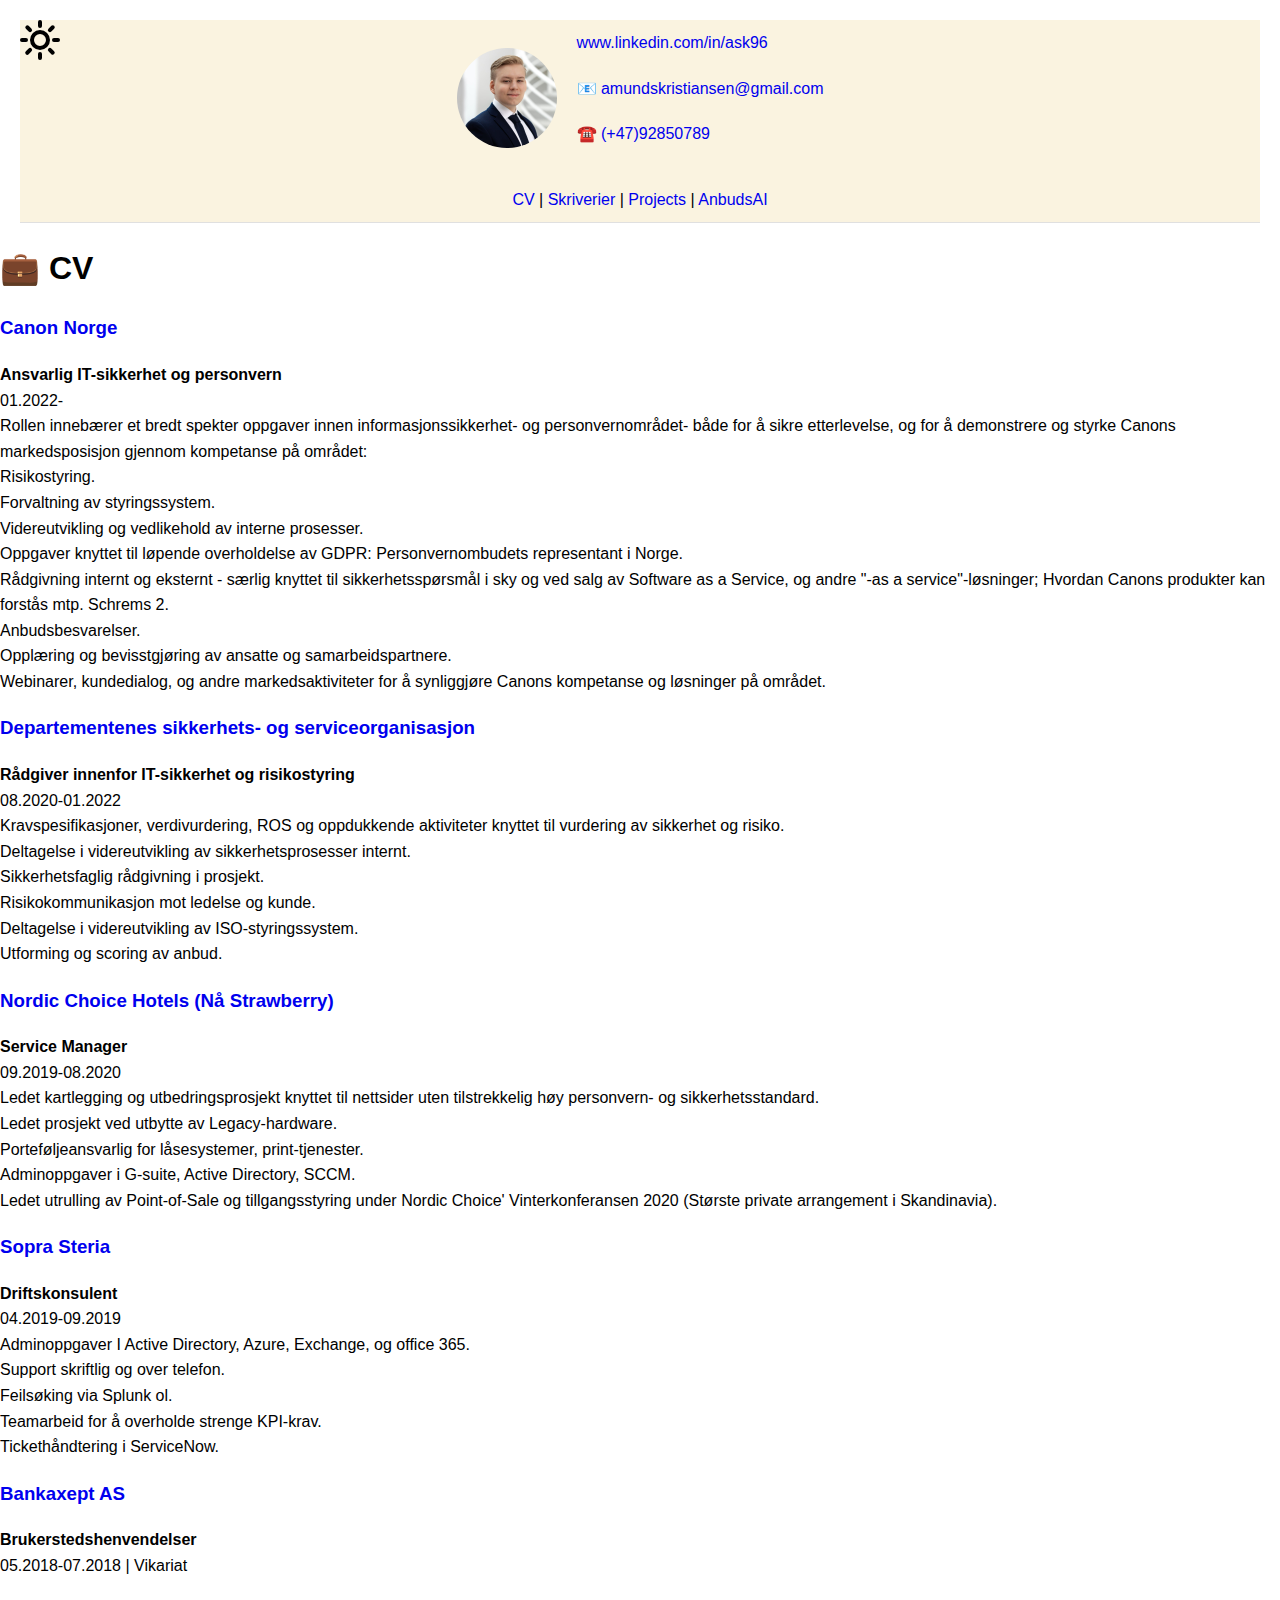
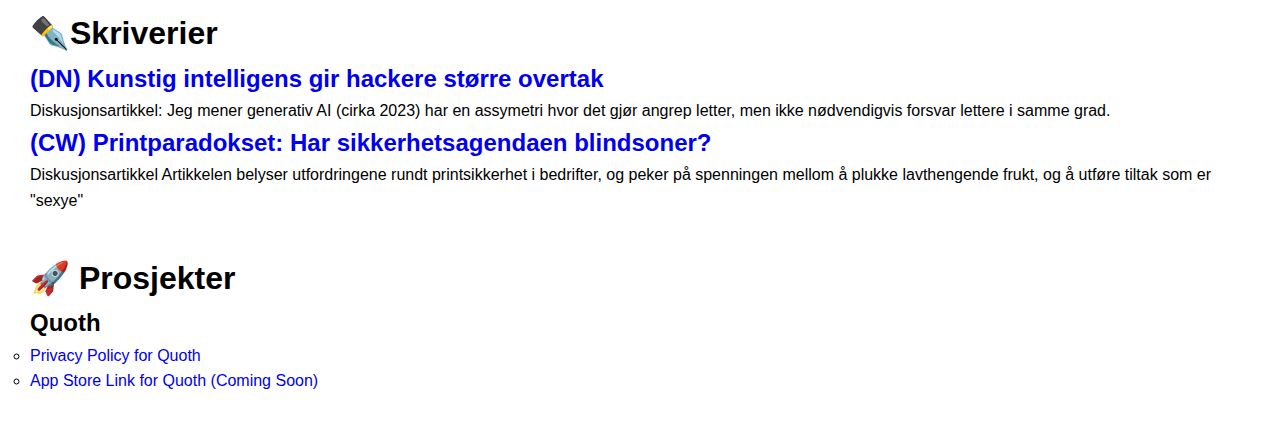
==== index.html @ feff5268 "fikser og fikser" ====
<!DOCTYPE html>
<html lang="en">

<head>
    <meta charset="UTF-8">
    <meta name="viewport" content="width=device-width, initial-scale=1.0">
    <link rel="stylesheet" href="styles.css">
    <title>Amund's hjemmeside</title>
    <style>
        :root {
            --background-color: #FFF;
            --text-color: #000;
            --link-color: #0000EE;
            --hover-link-color: #551A8B;
        }

        body.dark-mode {
            --background-color: #121212;
            --text-color: #FFF;
            --link-color: #BB86FC;
            --hover-link-color: #3700B3;
        }

        body {
            background-color: var(--background-color);
            color: var(--text-color);
            font-family: Arial, sans-serif;
            margin: 0;
            padding: 0;
        }

        a {
            color: var(--link-color);
            text-decoration: none;
        }

        a:hover {
            color: var(--hover-link-color);
        }

        header, section, footer {
            margin: 20px;
            padding: 10px;
        }

        /* Existing CSS */
        aside {
            margin-bottom: 20px;
        }

        .header {
            display: flex;
            align-items: center;
            justify-content: space-between;
            padding: 20px;
            background-color: #bebebe; /* Light gray background */
        }
        aside {
            margin-bottom: 20px;
        }
                .header {

            display: flex;
            align-items: center;
            justify-content: space-between;
            padding: 20px;
            background-color: #bebebe; /* Light gray background */
        }

        .header img {
            border-radius: 50%; /* Makes the image circular */
            width: 150px;
            height: 150px;
            margin-right: 20px;
        }

        .contact-details {
            display: flex;
            flex-direction: column;
            align-items: flex-end;
        }
    </style>
</head>

<body>
    <button id="modeToggle">
        <!-- Sun Icon -->
        <svg width="24" height="24" viewBox="-2 -2 24 24" xmlns="http://www.w3.org/2000/svg"
            preserveAspectRatio="xMinYMin" class="jam jam-sun">
            <path
                d="M10 13a3 3 0 1 0 0-6 3 3 0 0 0 0 6zm0 2a5 5 0 1 1 0-10 5 5 0 0 1 0 10zm0-15a1 1 0 0 1 1 1v2a1 1 0 0 1-2 0V1a1 1 0 0 1 1-1zm0 16a1 1 0 0 1 1 1v2a1 1 0 0 1-2 0v-2a1 1 0 0 1 1-1zM1 9h2a1 1 0 1 1 0 2H1a1 1 0 0 1 0-2zm16 0h2a1 1 0 0 1 0 2h-2a1 1 0 0 1 0-2zm.071-6.071a1 1 0 0 1 0 1.414l-1.414 1.414a1 1 0 1 1-1.414-1.414l1.414-1.414a1 1 0 0 1 1.414 0zM5.757 14.243a1 1 0 0 1 0 1.414L4.343 17.07a1 1 0 1 1-1.414-1.414l1.414-1.414a1 1 0 0 1 1.414 0zM4.343 2.929l1.414 1.414a1 1 0 0 1-1.414 1.414L2.93 4.343A1 1 0 0 1 4.343 2.93zm11.314 11.314 1.414 1.414a1 1 0 0 1-1.414 1.414l-1.414-1.414a1 1 0 1 1 1.414-1.414z"
                fill="var(--text-color)" />
        </svg>

        <!-- Moon Icon -->
        <svg width="24" height="24" viewBox="0 0 36 36" xmlns="http://www.w3.org/2000/svg">
            <path
                d="M29.2 26.72a12.07 12.07 0 0 1-6.3-22.28A13.68 13.68 0 0 0 19.49 4a14 14 0 0 0 0 28 13.82 13.82 0 0 0 10.9-5.34 11.71 11.71 0 0 1-1.19.06Z"
                fill="var(--text-color)" />
        </svg>
    </button>

    <header>
        <div style="display: flex; align-items: center;">
            <img src="profilepic.jpg" alt="Amund Strandå Kristiansen">
            <div style="margin-left: 20px;">
                <aside>
                    <a href="https://www.linkedin.com/in/ask96/">
                        www.linkedin.com/in/ask96
                    </a>
                </aside>
                <aside>
                    📧 <a href="mailto:amundskristiansen@gmail.com">amundskristiansen@gmail.com</a>
                </aside>
                <aside>
                    ☎️ <a href="tel:+4792850789">(+47)92850789</a>
                </aside>
            </div>
        </div>
        <nav>
            <nav>
                <a href="#cv-section">CV</a> | 
                <a href="#skriverier-section">Skriverier</a> | 
                <a href="#prosjekter">Projects</a> |
                <a href="anbudsai.html">AnbudsAI</a> <!-- This is the new link to the Anbud page -->
            </nav>
    </header>
    <!-- CV Section -->
    <h1>💼 CV</h1>


    <!-- Work Experience -->

    <!-- Canon Norge -->
    <h3><a href="https://www.canon.no/" target="_blank">Canon Norge</a></h3>
    <p><strong>Ansvarlig IT-sikkerhet og personvern</strong></p>
    <p>01.2022-</p>
    <p>Rollen innebærer et bredt spekter oppgaver innen informasjonssikkerhet- og personvernområdet- både for å sikre etterlevelse, og for å demonstrere og styrke Canons markedsposisjon gjennom kompetanse på området:</p>
    <ul>
        <li>Risikostyring.</li>
        <li>Forvaltning av styringssystem.</li>
        <li>Videreutvikling og vedlikehold av interne prosesser.</li>
        <li>Oppgaver knyttet til løpende overholdelse av GDPR: Personvernombudets representant i Norge.</li>
        <li>Rådgivning internt og eksternt - særlig knyttet til sikkerhetsspørsmål i sky og ved salg av Software as a Service, og andre "-as a service"-løsninger; Hvordan Canons produkter kan forstås mtp. Schrems 2.</li>
        <li>Anbudsbesvarelser.</li>
        <li>Opplæring og bevisstgjøring av ansatte og samarbeidspartnere.</li>
        <li>Webinarer, kundedialog, og andre markedsaktiviteter for å synliggjøre Canons kompetanse og løsninger på området.</li>
    </ul>

    <!-- DSS- Departementenes sikkerhets- og servicetjeneste -->
    <h3><a href="https://www.dss.dep.no/" target="_blank">Departementenes sikkerhets- og serviceorganisasjon</a></h3>
    <p><strong>Rådgiver innenfor IT-sikkerhet og risikostyring</strong></p>
    <p>08.2020-01.2022</p>
    <ul>
        <li>Kravspesifikasjoner, verdivurdering, ROS og oppdukkende aktiviteter knyttet til vurdering av sikkerhet og risiko.</li>
        <li>Deltagelse i videreutvikling av sikkerhetsprosesser internt.</li>
        <li>Sikkerhetsfaglig rådgivning i prosjekt.</li>
        <li>Risikokommunikasjon mot ledelse og kunde.</li>
        <li>Deltagelse i videreutvikling av ISO-styringssystem.</li>
        <li>Utforming og scoring av anbud.</li>
    </ul>

    <!-- Nordic Choice Hotels -->
    <h3><a href="https://www.strawberry.no/" target="_blank">Nordic Choice Hotels (Nå Strawberry)</a></h3>    <p><strong>Service Manager</strong></p>
    <p>09.2019-08.2020</p>
    <ul>
        <li>Ledet kartlegging og utbedringsprosjekt knyttet til nettsider uten tilstrekkelig høy personvern- og sikkerhetsstandard.</li>
        <li>Ledet prosjekt ved utbytte av Legacy-hardware.</li>
        <li>Porteføljeansvarlig for låsesystemer, print-tjenester.</li>
        <li>Adminoppgaver i G-suite, Active Directory, SCCM.</li>
        <li>Ledet utrulling av Point-of-Sale og tillgangsstyring under Nordic Choice' Vinterkonferansen 2020 (Største private arrangement i Skandinavia).</li>
    </ul>

    <!-- Sopra Steria -->
    <h3><a href="https://www.soprasteria.com/" target="_blank">Sopra Steria</a></h3>    <p><strong>Driftskonsulent</strong></p>
    <p>04.2019-09.2019</p>
    <ul>
        <li>Adminoppgaver I Active Directory, Azure, Exchange, og office 365.</li>
        <li>Support skriftlig og over telefon.</li>
        <li>Feilsøking via Splunk ol.</li>
        <li>Teamarbeid for å overholde strenge KPI-krav.</li>
        <li>Tickethåndtering i ServiceNow.</li>
    </ul>

    <!-- Bankaxept AS -->
    <h3><a href="https://www.bankaxept.no/" target="_blank">Bankaxept AS</a></h3>    <p><strong>Brukerstedshenvendelser</strong></p>
    <p>05.2018-07.2018 | Vikariat</p>
    <ul>
       
    <section id="skriverier-section">
        <h1>✒️Skriverier</h1>
        <!-- Article 1 -->
        <article>
            <h2><a href="https://www.dn.no/innlegg/kunstig-intelligens/ai/ki/kunstig-intelligens-gir-hackere-storre-overtak/2-1-1441534" target="">(DN) Kunstig intelligens gir hackere større overtak</a></h2>
            <p>Diskusjonsartikkel: Jeg mener generativ AI (cirka 2023) har en assymetri hvor det gjør angrep letter, men ikke nødvendigvis forsvar lettere i samme grad.</p>
        </article>
        
        <!-- Article 2 -->
        <article>
            <h2><a href="https://www.cw.no/debatt/printparadokset-har-sikkerhetsagendaen-blindsoner/2115338" target="_blank">(CW) Printparadokset: Har sikkerhetsagendaen blindsoner?</a></h2>
            <p>Diskusjonsartikkel Artikkelen belyser utfordringene rundt printsikkerhet i bedrifter, og peker på spenningen mellom å plukke lavthengende frukt, og å utføre tiltak som er "sexye"</p>
        </article>
    </section>

    <section id="projects-section">
        <h1>🚀 Prosjekter</h1>
        <div>
            <h2>Quoth</h2>
            <ul>
                <li><a href="privacycpolicyquoth.html">Privacy Policy for Quoth</a></li>
                <!-- Placeholder for the second link -->
                <li><a href="#" id="app-store-link">App Store Link for Quoth (Coming Soon)</a></li>
            </ul>
        </div>
        <!-- Additional content for the projects section can go here -->
    </section>

    <script>
        const modeToggle = document.getElementById('modeToggle');
        const body = document.body;

        modeToggle.addEventListener('click', function() {
            body.classList.toggle('dark-mode');
        });
    </script>
---- styles.css ----
/* styles.css */

/* Default light mode styles */
body {
    font-family: Arial, sans-serif;
    background-color: rgb(255, 255, 255);
    color: black;
    margin: 0;
    padding: 0;
}

a {
    color: blue;
    text-decoration: none;
}

a:hover {
    text-decoration: underline;
}

header {
    display: flex;
    justify-content: space-between;
    align-items: center;
    padding: 20px;
    border-bottom: 1px solid #e0e0e0;
}

header img {
    border-radius: 50%;
    width: 100px;
    height: 100px;
}

body,
h1,
h2,
p,
ul,
li {
    margin: 0;
    padding: 0;
}

:root {
    /* Font sizing */
    font-size: 16px;
    /* Base size. Can adjust for responsiveness using media queries if needed. */

    /* Light mode colors */
    --background-color: #FAF3E0;
    --text-color: #000;
    --link-color: #3498db;
    --link-hover-color: #2980b9;
    --box-background-color: #FAF3E0;
    --header-background-color: #FAF3E0;
    --svg-fill-color: #FFF;
    --svg-stroke-color: #000;
}

body.dark-mode {
    /* Dark mode colors */
    --background-color: #1E2A38;
    --text-color: #FAF3E0;
    --link-color: #57A0D3;
    --link-hover-color: #3F8ABF;
    --box-background-color: #293D50;
    --header-background-color: #1E2A38;
    --svg-fill-color: var(--background-color);
    --svg-stroke-color: var(--text-color);
}

#svgBackground {
    fill: var(--background-color);
}

body {
    font-family: 'Arial', sans-serif;
    color: var(--text-color);
    line-height: 1.6;
    background-color: var(--background-color);
    padding-top: 3rem;
    /* Use rem for padding */

}

header {
    padding: 0rem 0;
    /* Scaled padding */
    display: flex;
    flex-direction: column;
    justify-content: center;
    align-items: center;
    background-color: var(--header-background-color);
    gap: 1.25rem;
}

header h1 {
    font-size: 4rem;    
    justify-content: center;
    align-items: center;
}

header svg {
    width: 100%;
    /* Scaled width */
    height: auto;
}

#logoSvg {
    min-width: 20px;
    max-width: 500px;
    display: flex;
    justify-content: center;
    align-items: center;
    width: 100%;
    /* Ensures the div takes the full width of its parent */
}


#modeToggle {
    position: fixed;
    top: 1rem;
    /* Offset from the top of the screen */
    left: 1rem;
    /* Offset from the left side of the screen */
    background: none;
    /* Remove any default background */
    border: none;
    /* Remove any default borders */
    cursor: pointer;
    /* Indicate interactivity */
    z-index: 1000;
    /* Ensure it's above other elements */
}

#modeToggle {
    background-color: transparent;
    border: none;
    cursor: pointer;
    padding: 0;
}

#modeToggle svg {
    display: none;
    /* By default, hide all SVGs within the toggle button */
    width: 3rem;
    height: 3rem;
    fill: var(--text-color) !important;
    stroke: none !important;
}

#modeToggle svg.jam-sun {
    display: inline-block;
    /* Show only the sun SVG by default */
    width: 3rem;
    height: 3rem;
    fill: var(--text-color) !important;
    stroke: none !important;
}

#langToggle {
    position: fixed;
    top: 0.5rem;
    /* Offset from the top of the screen */
    right: 1.3rem;
    /* Offset from the right side of the screen */
    background: none;
    /* Remove any default background */
    border: none;
    /* Remove any default borders */
    cursor: pointer;
    /* Indicate interactivity */
    z-index: 1000;
    /* Ensure it's above other elements */
    display: flex;
    /* Arrange child elements horizontally */
    gap: 0rem;
    /* Gap between the icons */
}

#langToggle .lang-icon {
    font-size: 2.2rem;
    /* Adjust this as needed for size */
    font-weight: bold;
    /* Makes the text bold */
    color: var(--text-color);
}

#enIcon {
    display: none;
    /* Hide it by default */
}
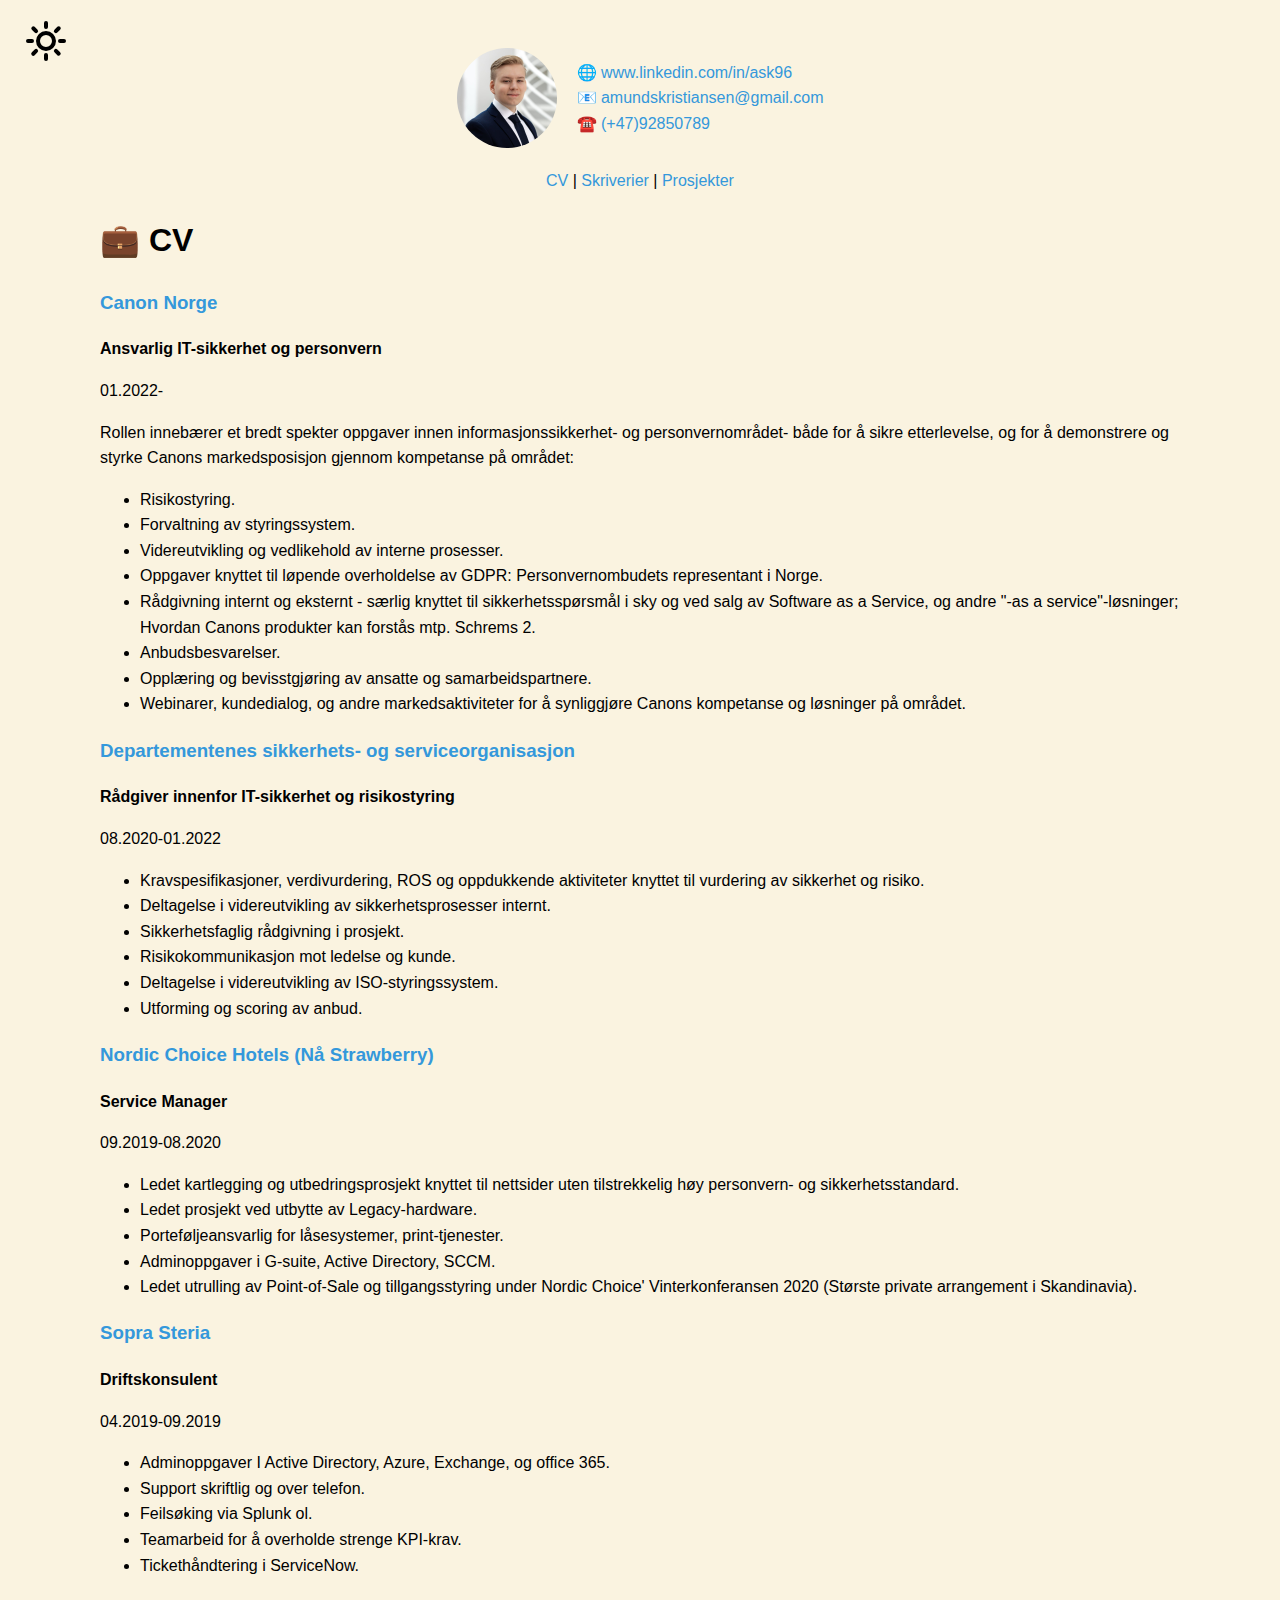
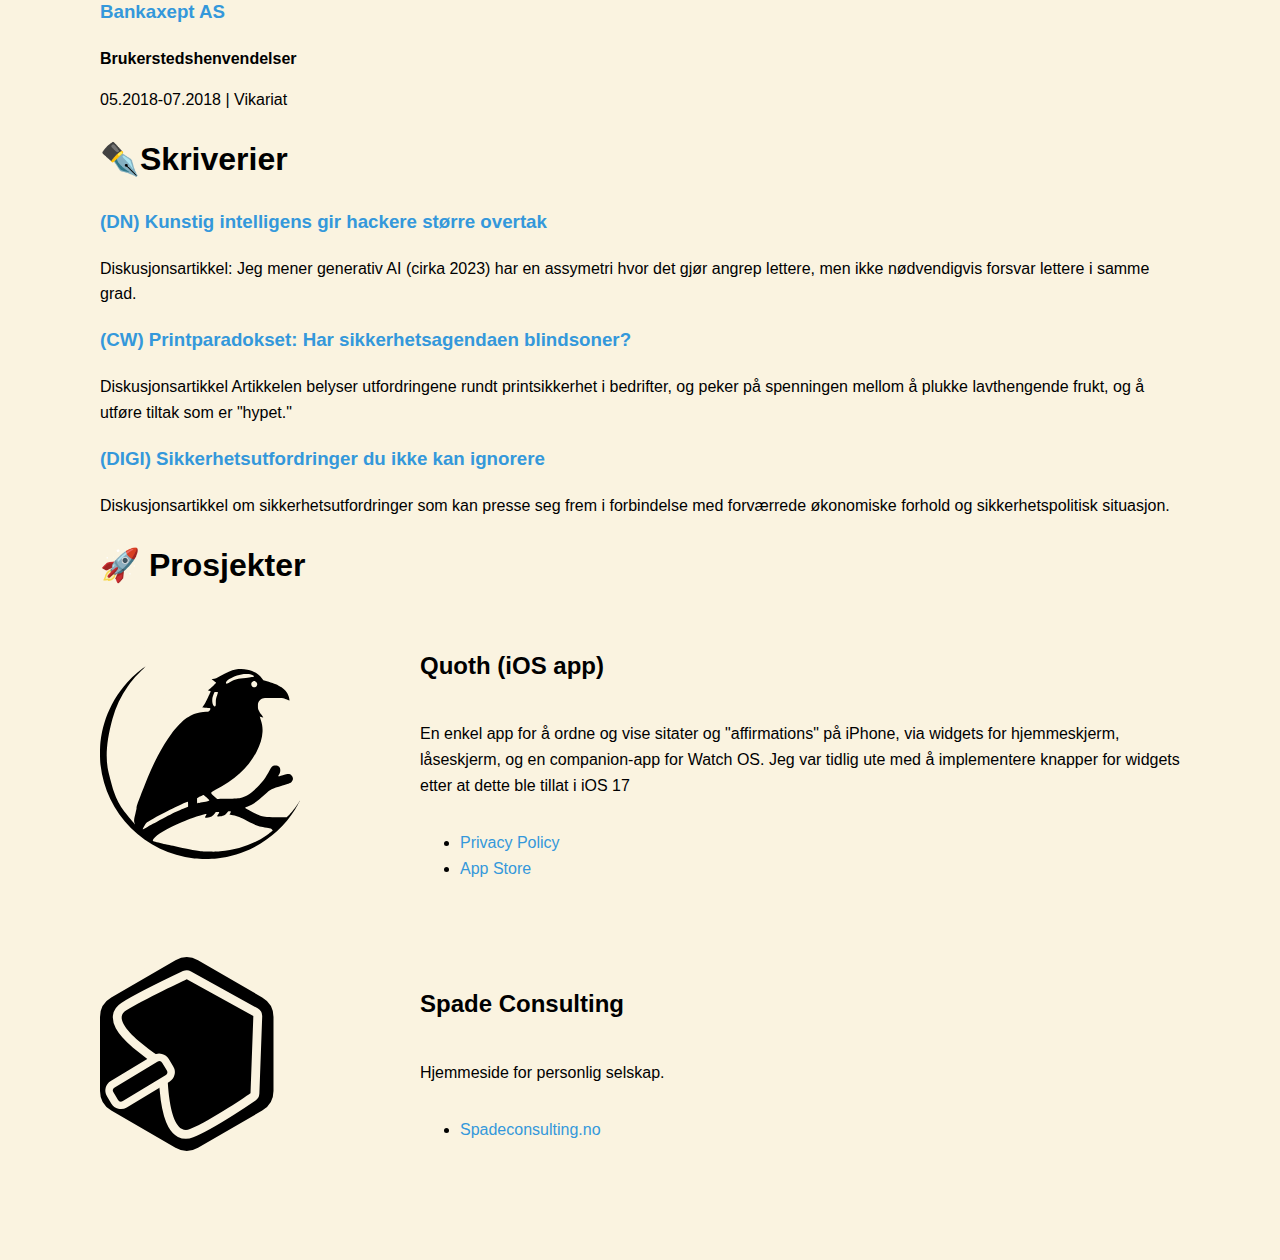
==== commit 3118ec7c: "fiksre og fikser" ====
--- a/index.html
+++ b/index.html
@@ -7,78 +7,7 @@
     <link rel="stylesheet" href="styles.css">
     <title>Amund's hjemmeside</title>
     <style>
-        :root {
-            --background-color: #FFF;
-            --text-color: #000;
-            --link-color: #0000EE;
-            --hover-link-color: #551A8B;
-        }
 
-        body.dark-mode {
-            --background-color: #121212;
-            --text-color: #FFF;
-            --link-color: #BB86FC;
-            --hover-link-color: #3700B3;
-        }
-
-        body {
-            background-color: var(--background-color);
-            color: var(--text-color);
-            font-family: Arial, sans-serif;
-            margin: 0;
-            padding: 0;
-        }
-
-        a {
-            color: var(--link-color);
-            text-decoration: none;
-        }
-
-        a:hover {
-            color: var(--hover-link-color);
-        }
-
-        header, section, footer {
-            margin: 20px;
-            padding: 10px;
-        }
-
-        /* Existing CSS */
-        aside {
-            margin-bottom: 20px;
-        }
-
-        .header {
-            display: flex;
-            align-items: center;
-            justify-content: space-between;
-            padding: 20px;
-            background-color: #bebebe; /* Light gray background */
-        }
-        aside {
-            margin-bottom: 20px;
-        }
-                .header {
-
-            display: flex;
-            align-items: center;
-            justify-content: space-between;
-            padding: 20px;
-            background-color: #bebebe; /* Light gray background */
-        }
-
-        .header img {
-            border-radius: 50%; /* Makes the image circular */
-            width: 150px;
-            height: 150px;
-            margin-right: 20px;
-        }
-
-        .contact-details {
-            display: flex;
-            flex-direction: column;
-            align-items: flex-end;
-        }
     </style>
 </head>
 
@@ -105,7 +34,7 @@
             <img src="profilepic.jpg" alt="Amund Strandå Kristiansen">
             <div style="margin-left: 20px;">
                 <aside>
-                    <a href="https://www.linkedin.com/in/ask96/">
+                    🌐<a href="https://www.linkedin.com/in/ask96/">
                         www.linkedin.com/in/ask96
                     </a>
                 </aside>
@@ -121,10 +50,10 @@
             <nav>
                 <a href="#cv-section">CV</a> | 
                 <a href="#skriverier-section">Skriverier</a> | 
-                <a href="#prosjekter">Projects</a> |
-                <a href="anbudsai.html">AnbudsAI</a> <!-- This is the new link to the Anbud page -->
+                <a href="#projects-section">Prosjekter</a>
             </nav>
     </header>
+    <section id="CV">
     <!-- CV Section -->
     <h1>💼 CV</h1>
 
@@ -186,39 +115,71 @@
     <h3><a href="https://www.bankaxept.no/" target="_blank">Bankaxept AS</a></h3>    <p><strong>Brukerstedshenvendelser</strong></p>
     <p>05.2018-07.2018 | Vikariat</p>
     <ul>
-       
+    </section>
+
     <section id="skriverier-section">
         <h1>✒️Skriverier</h1>
-        <!-- Article 1 -->
         <article>
-            <h2><a href="https://www.dn.no/innlegg/kunstig-intelligens/ai/ki/kunstig-intelligens-gir-hackere-storre-overtak/2-1-1441534" target="">(DN) Kunstig intelligens gir hackere større overtak</a></h2>
-            <p>Diskusjonsartikkel: Jeg mener generativ AI (cirka 2023) har en assymetri hvor det gjør angrep letter, men ikke nødvendigvis forsvar lettere i samme grad.</p>
+            <h3><a href="https://www.dn.no/innlegg/kunstig-intelligens/ai/ki/kunstig-intelligens-gir-hackere-storre-overtak/2-1-1441534" target="">(DN) Kunstig intelligens gir hackere større overtak</a></h2>
+            <p>Diskusjonsartikkel: Jeg mener generativ AI (cirka 2023) har en assymetri hvor det gjør angrep lettere, men ikke nødvendigvis forsvar lettere i samme grad.</p>
         </article>
-        
-        <!-- Article 2 -->
+
         <article>
-            <h2><a href="https://www.cw.no/debatt/printparadokset-har-sikkerhetsagendaen-blindsoner/2115338" target="_blank">(CW) Printparadokset: Har sikkerhetsagendaen blindsoner?</a></h2>
-            <p>Diskusjonsartikkel Artikkelen belyser utfordringene rundt printsikkerhet i bedrifter, og peker på spenningen mellom å plukke lavthengende frukt, og å utføre tiltak som er "sexye"</p>
+            <h3><a href="https://www.cw.no/debatt/printparadokset-har-sikkerhetsagendaen-blindsoner/2115338" target="_blank">(CW) Printparadokset: Har sikkerhetsagendaen blindsoner?</a></h2>
+            <p>Diskusjonsartikkel Artikkelen belyser utfordringene rundt printsikkerhet i bedrifter, og peker på spenningen mellom å plukke lavthengende frukt, og å utføre tiltak som er "hypet."</p>
         </article>
     </section>
 
+        <article>
+            <h3><a href="https://www.digi.no/artikler/debatt-sikkerhetsutfordringer-du-ikke-kan-ignorere/538461" target="_blank">(DIGI) Sikkerhetsutfordringer du ikke kan ignorere
+            </a></h2>
+            <p>Diskusjonsartikkel om sikkerhetsutfordringer som kan presse seg frem i forbindelse med forværrede økonomiske forhold og sikkerhetspolitisk situasjon. </p>
+        </article>
+    </section>
+    
     <section id="projects-section">
-        <h1>🚀 Prosjekter</h1>
-        <div>
-            <h2>Quoth</h2>
+    <h1>🚀 Prosjekter</h1>
+
+    <div class="project">
+
+        <div class="project-logo" id="quothlogo">
+            <?xml version="1.0" encoding="utf-8"?>
+            <svg viewBox="130.7097 -278.251 266.7596 257.0553" width="200" height="257.0553" xmlns="http://www.w3.org/2000/svg">
+              <path d="M 188.231 -275.686 C 170.745 -262.824 156.264 -245.912 146.373 -226.772 C 138.339 -211.211 133.512 -195.244 131.318 -176.982 C 130.507 -170.129 130.507 -153.791 131.318 -146.939 C 135.301 -113.824 148.972 -85.232 171.859 -62.345 C 194.746 -39.458 223.338 -25.787 256.453 -21.804 C 263.305 -20.993 279.643 -20.993 286.496 -21.804 C 304.758 -23.998 320.725 -28.825 336.286 -36.859 C 358.633 -48.404 377.874 -66.193 391.073 -87.46 C 393.74 -91.747 397.757 -99.005 397.453 -99.005 C 397.386 -99.005 396.542 -97.756 395.596 -96.203 C 392.356 -90.937 385.503 -82.295 381.385 -78.278 L 379.697 -76.624 L 365.688 -76.827 C 350.43 -77.063 348.911 -77.232 343.78 -79.122 C 339.966 -80.54 323.965 -88.911 323.965 -89.485 C 323.965 -89.62 325.282 -90.228 326.936 -90.869 C 335.206 -94.11 341.012 -98.059 350.971 -107.275 C 357.756 -113.554 359.612 -114.465 374.094 -118.921 C 381.25 -121.081 384.288 -122.229 385.503 -123.107 C 386.651 -123.95 388.103 -126.786 388.103 -128.17 C 388.069 -130.736 385.537 -133.875 383.14 -134.314 C 381.52 -134.618 379.225 -134.179 373.419 -132.491 C 370.819 -131.714 368.591 -131.208 368.456 -131.343 C 368.321 -131.478 368.591 -132.187 369.098 -132.93 C 371.697 -136.744 371.899 -141.47 369.604 -144.002 C 367.916 -145.858 364.473 -146.432 361.941 -145.285 C 360.287 -144.542 359.14 -143.259 357.519 -140.255 C 350.903 -128.103 347.932 -124.018 340.439 -116.693 C 331.797 -108.22 325.214 -104.102 317.889 -102.549 C 314.986 -101.941 306.446 -101.435 297.804 -101.401 C 294.462 -101.367 290.682 -101.266 289.365 -101.165 L 287.002 -100.962 L 283.559 -104.034 C 279.981 -107.241 279.069 -108.254 279.069 -109.131 C 279.069 -110.043 280.757 -111.359 284.133 -113.013 C 310.125 -125.942 328.489 -142.82 339.392 -163.817 C 344.523 -173.741 347.089 -182.282 347.494 -190.822 C 347.73 -196.561 347.122 -200.679 345.063 -206.789 C 344.287 -209.152 343.747 -211.076 343.882 -211.076 C 344.017 -211.076 344.793 -210.772 345.603 -210.401 C 346.413 -210.029 347.426 -209.726 347.865 -209.726 C 348.743 -209.726 348.945 -209.354 345.063 -214.62 C 344.253 -215.734 343.072 -217.793 342.464 -219.177 C 341.451 -221.506 341.35 -222.013 341.35 -225.253 C 341.35 -229.27 341.687 -230.283 343.915 -232.815 C 344.827 -233.828 345.907 -234.57 347.19 -235.11 C 349.08 -235.853 349.384 -235.887 361.266 -235.887 C 374.195 -235.887 375.309 -235.785 379.157 -234.03 C 380.912 -233.254 383.073 -232.342 383.242 -232.342 C 383.613 -232.342 383.309 -234.773 382.668 -237.136 C 380.98 -243.381 375.714 -249.119 368.423 -252.596 C 365.418 -254.048 357.08 -256.951 351.072 -258.672 L 348.608 -259.381 L 346.278 -262.554 C 341.991 -268.327 335.814 -271.939 327.375 -273.626 C 322.919 -274.504 316.066 -274.538 311.644 -273.761 C 306.176 -272.782 299.121 -269.812 292.403 -265.694 C 287.002 -262.352 283.762 -261.035 280.96 -261.035 L 279.576 -261.001 L 280.96 -259.752 C 281.736 -259.077 283.053 -258.098 283.93 -257.592 C 284.774 -257.086 285.483 -256.444 285.483 -256.208 C 285.483 -255.634 279.542 -249.862 276.875 -247.836 C 275.863 -247.06 275.019 -246.25 275.019 -246.014 C 275.019 -245.575 276.031 -245.17 277.28 -245.17 C 277.685 -245.17 278.124 -245.001 278.259 -244.798 C 278.36 -244.596 277.652 -242.638 276.605 -240.478 C 275.559 -238.317 273.905 -234.807 272.892 -232.68 C 271.913 -230.553 270.225 -227.515 269.179 -225.962 C 268.099 -224.41 267.255 -223.059 267.255 -222.992 C 267.255 -222.958 268.672 -222.857 270.394 -222.857 C 272.082 -222.823 274.479 -222.722 275.694 -222.587 C 277.719 -222.384 277.888 -222.317 277.989 -221.54 C 278.09 -220.359 276.706 -218.063 275.694 -217.793 C 275.221 -217.658 273.635 -217.557 272.149 -217.523 C 267.457 -217.456 260.065 -216.004 256.115 -214.384 C 253.82 -213.439 248.722 -210.671 246.663 -209.287 C 240.79 -205.303 232.08 -196.358 226.038 -188.121 C 213.379 -170.872 202.206 -149.47 190.526 -120.102 C 181.041 -96.236 179.488 -91.848 179.488 -88.945 C 179.488 -88.27 178.813 -85.029 177.969 -81.789 C 176.011 -74.261 175.741 -71.392 176.754 -69.164 C 177.125 -68.252 177.463 -67.375 177.463 -67.172 C 177.463 -66.835 167.032 -79.291 163.116 -84.32 C 157.175 -91.916 152.685 -100.456 149.276 -110.65 C 146.474 -119.022 141.782 -136.947 140.871 -142.719 C 138.035 -160.576 140.128 -181.843 147.284 -207.936 C 152.854 -228.258 162.576 -246.385 176.72 -262.723 C 178.543 -264.85 182.762 -269.238 186.037 -272.445 C 189.311 -275.618 191.944 -278.251 191.877 -278.251 C 191.809 -278.251 190.155 -277.103 188.231 -275.686 Z M 332.101 -267.01 C 334.43 -266.234 336.523 -265.086 336.354 -264.647 C 336.118 -263.905 331.628 -263.061 325.147 -262.521 C 314.48 -261.643 310.193 -260.596 304.893 -257.558 C 303.61 -256.816 302.294 -256.006 302.024 -255.803 C 301.754 -255.6 301.112 -255.263 300.606 -255.027 C 299.863 -254.723 299.593 -254.757 299.154 -255.162 C 298.344 -255.972 298.547 -256.883 299.863 -258.335 C 303.07 -261.879 311.577 -265.727 319.375 -267.145 C 323.358 -267.888 329.603 -267.787 332.101 -267.01 Z M 337.974 -257.862 C 341.114 -256.546 341.282 -252.427 338.312 -250.571 C 335.51 -248.849 331.898 -251.651 332.54 -255.094 C 332.776 -256.309 333.788 -257.423 335.105 -257.963 C 336.286 -258.436 336.658 -258.402 337.974 -257.862 Z M 288.015 -243.448 C 288.15 -243.279 287.711 -241.625 287.036 -239.836 C 285.382 -235.245 285.112 -233.794 285.179 -229.439 C 285.247 -225.321 285.011 -224.578 283.626 -224.578 C 281.871 -224.578 280.42 -228.089 280.42 -232.342 C 280.42 -235.279 280.96 -237.676 282.479 -241.288 L 283.559 -243.819 L 285.686 -243.819 C 286.833 -243.819 287.914 -243.651 288.015 -243.448 Z M 272.622 -103.359 C 274.479 -101.705 276.166 -100.017 276.369 -99.68 C 276.774 -98.903 276.234 -98.532 274.175 -98.194 C 273.432 -98.093 270.225 -97.35 267.052 -96.574 C 263.845 -95.831 261.01 -95.291 260.706 -95.393 C 260.267 -95.561 260.166 -96.169 260.166 -98.802 L 260.166 -102.009 L 261.28 -102.853 C 262.191 -103.562 268.369 -106.397 269.01 -106.431 C 269.111 -106.431 270.765 -105.047 272.622 -103.359 Z M 248.182 -94.144 L 248.182 -90.802 L 242.444 -88.54 C 234.511 -85.434 230.359 -83.477 221.245 -78.649 C 216.958 -76.32 210.915 -73.113 207.843 -71.493 C 204.772 -69.873 201.868 -68.252 201.362 -67.915 C 200.89 -67.544 200.383 -67.274 200.282 -67.274 C 200.181 -67.274 197.345 -65.754 193.969 -63.864 C 190.628 -62.008 187.792 -60.556 187.691 -60.623 C 187.353 -60.995 191.168 -67.814 192.45 -69.13 C 194.24 -70.953 204.67 -76.793 224.046 -86.785 C 233.836 -91.814 246.697 -97.688 247.676 -97.553 C 248.081 -97.485 248.182 -96.844 248.182 -94.144 Z M 305.231 -84.489 C 305.467 -84.118 304.555 -81.856 303.813 -81.046 C 303.509 -80.709 303.34 -80.371 303.408 -80.303 C 303.475 -80.236 305.568 -79.763 308.032 -79.257 C 313.805 -78.109 318.227 -76.354 326.598 -71.898 C 338.312 -65.687 341.519 -64.607 353.232 -62.885 C 355.696 -62.548 358.127 -62.041 358.633 -61.771 C 359.443 -61.332 361.097 -59.51 361.097 -59.037 C 361.097 -58.767 356.81 -55.459 353.063 -52.826 C 336.185 -41.011 314.784 -33.585 291.053 -31.289 C 286.293 -30.85 283.289 -30.783 277.213 -30.918 C 264.318 -31.289 261.077 -31.762 236.368 -36.859 C 229.144 -38.344 220.941 -40.032 218.139 -40.606 C 212.839 -41.72 203.624 -44.015 202.037 -44.623 C 200.788 -45.096 200.856 -45.804 202.274 -47.897 C 206.122 -53.467 220.84 -62.21 239.574 -70.042 C 251.76 -75.139 257.904 -77.367 264.487 -79.122 C 271.069 -80.877 272.419 -81.147 272.723 -80.844 C 272.858 -80.709 272.453 -79.696 271.812 -78.616 C 271.17 -77.535 270.63 -76.523 270.63 -76.354 C 270.63 -76.185 271.812 -76.118 273.263 -76.219 C 278.192 -76.489 281.669 -78.379 283.998 -82.025 L 285.179 -83.814 L 287.306 -83.814 C 288.454 -83.814 289.5 -83.713 289.635 -83.612 C 289.871 -83.342 288.892 -81.35 287.711 -79.797 C 286.631 -78.346 287.002 -77.738 288.994 -77.738 C 291.12 -77.738 294.564 -78.379 295.745 -78.987 C 297.433 -79.865 299.593 -81.755 300.403 -83.105 C 300.808 -83.78 301.315 -84.422 301.484 -84.557 C 302.024 -84.928 304.994 -84.894 305.231 -84.489 Z" style="stroke-linecap: round; stroke-miterlimit: 1; paint-order: stroke; stroke-width: 500px;"/>
+            </svg>
+        </div>        
+        <div class="project-info">
+            <h2>Quoth (iOS app)</h2>
+            <p>En enkel app for å ordne og vise sitater og "affirmations" på iPhone, via widgets for hjemmeskjerm, låseskjerm, og en companion-app for Watch OS. Jeg var tidlig ute med å implementere knapper for widgets etter at dette ble tillat i iOS 17</p>
             <ul>
-                <li><a href="privacycpolicyquoth.html">Privacy Policy for Quoth</a></li>
-                <!-- Placeholder for the second link -->
-                <li><a href="#" id="app-store-link">App Store Link for Quoth (Coming Soon)</a></li>
+                <li><a href="privacycpolicyquoth.html">Privacy Policy</a></li>
+                <li><a href="#" id="app-store-link">App Store</a></li>
             </ul>
         </div>
-        <!-- Additional content for the projects section can go here -->
-    </section>
+    </div>
+
+    <div class="project">
+
+        <div class="project-logo" id="logoSvg">
+                <?xml version="1.0" encoding="utf-8"?>
+                <svg viewBox="108.838 108.5216 315.9729 315.0095" width="300" height="315.0095" xmlns="http://www.w3.org/2000/svg" xmlns:bx="https://boxy-svg.com">
+                  <path d="M 228.071 105.458 Q 245.887 95.172 263.703 105.458 L 365.12 164.011 Q 382.936 174.298 382.936 194.87 L 382.936 311.976 Q 382.936 332.549 365.12 342.835 L 263.703 401.388 Q 245.887 411.674 228.071 401.388 L 126.654 342.835 Q 108.838 332.549 108.838 311.976 L 108.838 194.87 Q 108.838 174.297 126.654 164.011 Z" style="fill: var(--svg-fill-color); stroke: var(--svg-stroke-color); paint-order: stroke; stroke-width: 28px;" bx:shape="n-gon 245.887 253.423 158.251 158.251 6 0.13 1@4d7f95fe"/>
+                  <path d="M 277.732 140.633 L 373.025 216.762 C 373.025 216.762 370.591 293.113 361.592 327.347 C 351.041 367.484 254.675 292.556 254.675 292.556 C 254.675 292.556 147.856 336.08 150.839 296.988 C 153.2 266.049 168.165 190.388 168.165 190.388 L 277.732 140.633 Z" style="fill: var(--svg-fill-color); stroke: var(--svg-stroke-color); paint-order: stroke; stroke-linecap: round; stroke-linejoin: round; stroke-width: 28px; transform-origin: 261.901px 239.902px;" transform="matrix(0.595160126686, 0.803606987, -0.803606987, 0.595160126686, 0.000037579808, -0.000009503774)"/>
+                  <rect x="46.786" y="108.307" width="102.107" height="36.985" style="fill: var(--svg-fill-color); stroke: var(--svg-stroke-color); stroke-linejoin: round; stroke-width: 12px; transform-origin: 97.84px 126.799px;" transform="matrix(0.856522142887, -0.516110002995, 0.516110002995, 0.856522142887, 74.353062726463, 169.773186562703)" rx="11.699" ry="11.699"/>
+                </svg>
+            </div>        
+            <div class="project-info">
+                <h2>Spade Consulting</h2>
+                <p>Hjemmeside for personlig selskap.</p>
+                <ul>
+                    <li><a href="https://spadeconsulting.no/">Spadeconsulting.no</a></li>
+                </ul>
+            </div>
+        </div>
 
     <script>
         const modeToggle = document.getElementById('modeToggle');
         const body = document.body;
-
         modeToggle.addEventListener('click', function() {
             body.classList.toggle('dark-mode');
         });
--- a/styles.css
+++ b/styles.css
@@ -1,79 +1,67 @@
-/* styles.css */
-
-/* Default light mode styles */
-body {
-    font-family: Arial, sans-serif;
-    background-color: rgb(255, 255, 255);
-    color: black;
-    margin: 0;
-    padding: 0;
-}
-
-a {
-    color: blue;
-    text-decoration: none;
-}
-
-a:hover {
-    text-decoration: underline;
-}
-
-header {
-    display: flex;
-    justify-content: space-between;
-    align-items: center;
-    padding: 20px;
-    border-bottom: 1px solid #e0e0e0;
-}
-
-header img {
-    border-radius: 50%;
-    width: 100px;
-    height: 100px;
-}
-
-body,
-h1,
-h2,
-p,
-ul,
-li {
-    margin: 0;
-    padding: 0;
-}
-
 :root {
     /* Font sizing */
-    font-size: 16px;
-    /* Base size. Can adjust for responsiveness using media queries if needed. */
+    font-size: 100%; /* Equal to 16px by default, can be scaled by browser settings */
 
     /* Light mode colors */
     --background-color: #FAF3E0;
     --text-color: #000;
     --link-color: #3498db;
     --link-hover-color: #2980b9;
-    --box-background-color: #FAF3E0;
     --header-background-color: #FAF3E0;
-    --svg-fill-color: #FFF;
-    --svg-stroke-color: #000;
-}
+    --svg-fill-color: #000; /* Updated for light mode */
+    --svg-stroke-color: #FAF3E0; /* Updated for light mode */
+    --quothlogo-svg-fill-color: #000000; /* Adjust with your preferred fill color for light mode */
+    --quothlogo-svg-stroke-color: #FAF3E0; /* Adjust with your preferred stroke color for light mode */
+
+    /* Dark mode colors */
+    --dark-background-color: #1E2A38;
+    --dark-text-color: #FAF3E0;
+    --dark-link-color: #bebebe;
+    --dark-link-hover-color: #9b97af;
+    --dark-header-background-color: #1E2A38;
+    --dark-svg-fill-color: #1E2A38; /* Added for dark mode */
+    --dark-svg-stroke-color: #FAF3E0; /* Added for dark mode */
+}
+
+body {
+    font-family: Arial, sans-serif;
+    color: var(--text-color);
+    background-color: var(--background-color);
+    line-height: 1.6;
+    padding: 3rem; /* Adjusted padding */
+    max-width: 1080px; /* Max width for the entire page */
+    margin: auto; /* Centers the content within the page */
+}
+
 
 body.dark-mode {
-    /* Dark mode colors */
-    --background-color: #1E2A38;
-    --text-color: #FAF3E0;
-    --link-color: #57A0D3;
-    --link-hover-color: #3F8ABF;
-    --box-background-color: #293D50;
-    --header-background-color: #1E2A38;
-    --svg-fill-color: var(--background-color);
-    --svg-stroke-color: var(--text-color);
-}
-
-#svgBackground {
-    fill: var(--background-color);
-}
-
+    /* Updating variables for dark mode */
+    --background-color: var(--dark-background-color);
+    --text-color: var(--dark-text-color);
+    --link-color: var(--dark-link-color);
+    --link-hover-color: var(--dark-link-hover-color);
+    --header-background-color: var(--dark-header-background-color);
+    --svg-fill-color: var(--dark-svg-fill-color); /* Updated for dark mode */
+    --svg-stroke-color: var(--dark-svg-stroke-color); /* Updated for dark mode */
+    --quothlogo-svg-fill-color: #FAF3E0; /* Adjust with your preferred fill color for light mode */
+    --quothlogo-svg-stroke-color: #faf3e000; /* Adjust with your preferred stroke color for light mode */
+}
+
+a {
+    color: var(--link-color);
+    text-decoration: none;
+}
+
+a:hover {
+    text-decoration: underline;
+    color: var(--link-hover-color);
+}
+
+header img {
+    border-radius: 50%;
+    width: 6.25rem; /* Converted to rem */
+    height: 6.25rem; /* Converted to rem */
+}
 body {
     font-family: 'Arial', sans-serif;
     color: var(--text-color);
@@ -101,22 +89,48 @@
     align-items: center;
 }
 
-header svg {
-    width: 100%;
-    /* Scaled width */
-    height: auto;
-}
-
-#logoSvg {
-    min-width: 20px;
-    max-width: 500px;
-    display: flex;
+#quothlogo svg {
+    fill: var(--quothlogo-svg-fill-color);
+    stroke: var(--quothlogo-svg-stroke-color);
+}
+
+#quothlogo, #logoSvg {
+    width: 200px; /* Adjust this width as needed */
+    height: 300px; /* Adjust this height as needed */
+    display: flex;
+    justify-content: left;
+    align-items: left;
+    overflow: hidden; /* Ensures SVG does not overflow the container */
+}
+
+.project {
+    display: grid; /* Use grid layout */
+    grid-template-columns: 300px auto; /* First column for SVG, second for text */
+    gap: 20px; /* Space between the SVG and text */
+    align-items: left; /* Align items vertically in the center */
+}
+
+#quothlogo, #logoSvg {
+    width: 200px; /* Width of the SVG container */
+    height: 300px; /* Height of the SVG container */
+    display: flex;
+    justify-content: center; /* Center SVG horizontally */
+    align-items: center; /* Center SVG vertically */
+    overflow: hidden; /* Ensures SVG does not overflow the container */
+}
+
+.project-logo svg {
+    max-width: 100%; /* SVG scales up to the container's width */
+    max-height: 100%; /* SVG scales up to the container's height */
+    height: auto; /* Maintain aspect ratio */
+}
+
+.project-info {
+    /* Styling for the text part */
+    display: flex;
+    flex-direction: column;
     justify-content: center;
-    align-items: center;
-    width: 100%;
-    /* Ensures the div takes the full width of its parent */
-}
-
+}
 
 #modeToggle {
     position: fixed;
@@ -134,12 +148,6 @@
     /* Ensure it's above other elements */
 }
 
-#modeToggle {
-    background-color: transparent;
-    border: none;
-    cursor: pointer;
-    padding: 0;
-}
 
 #modeToggle svg {
     display: none;
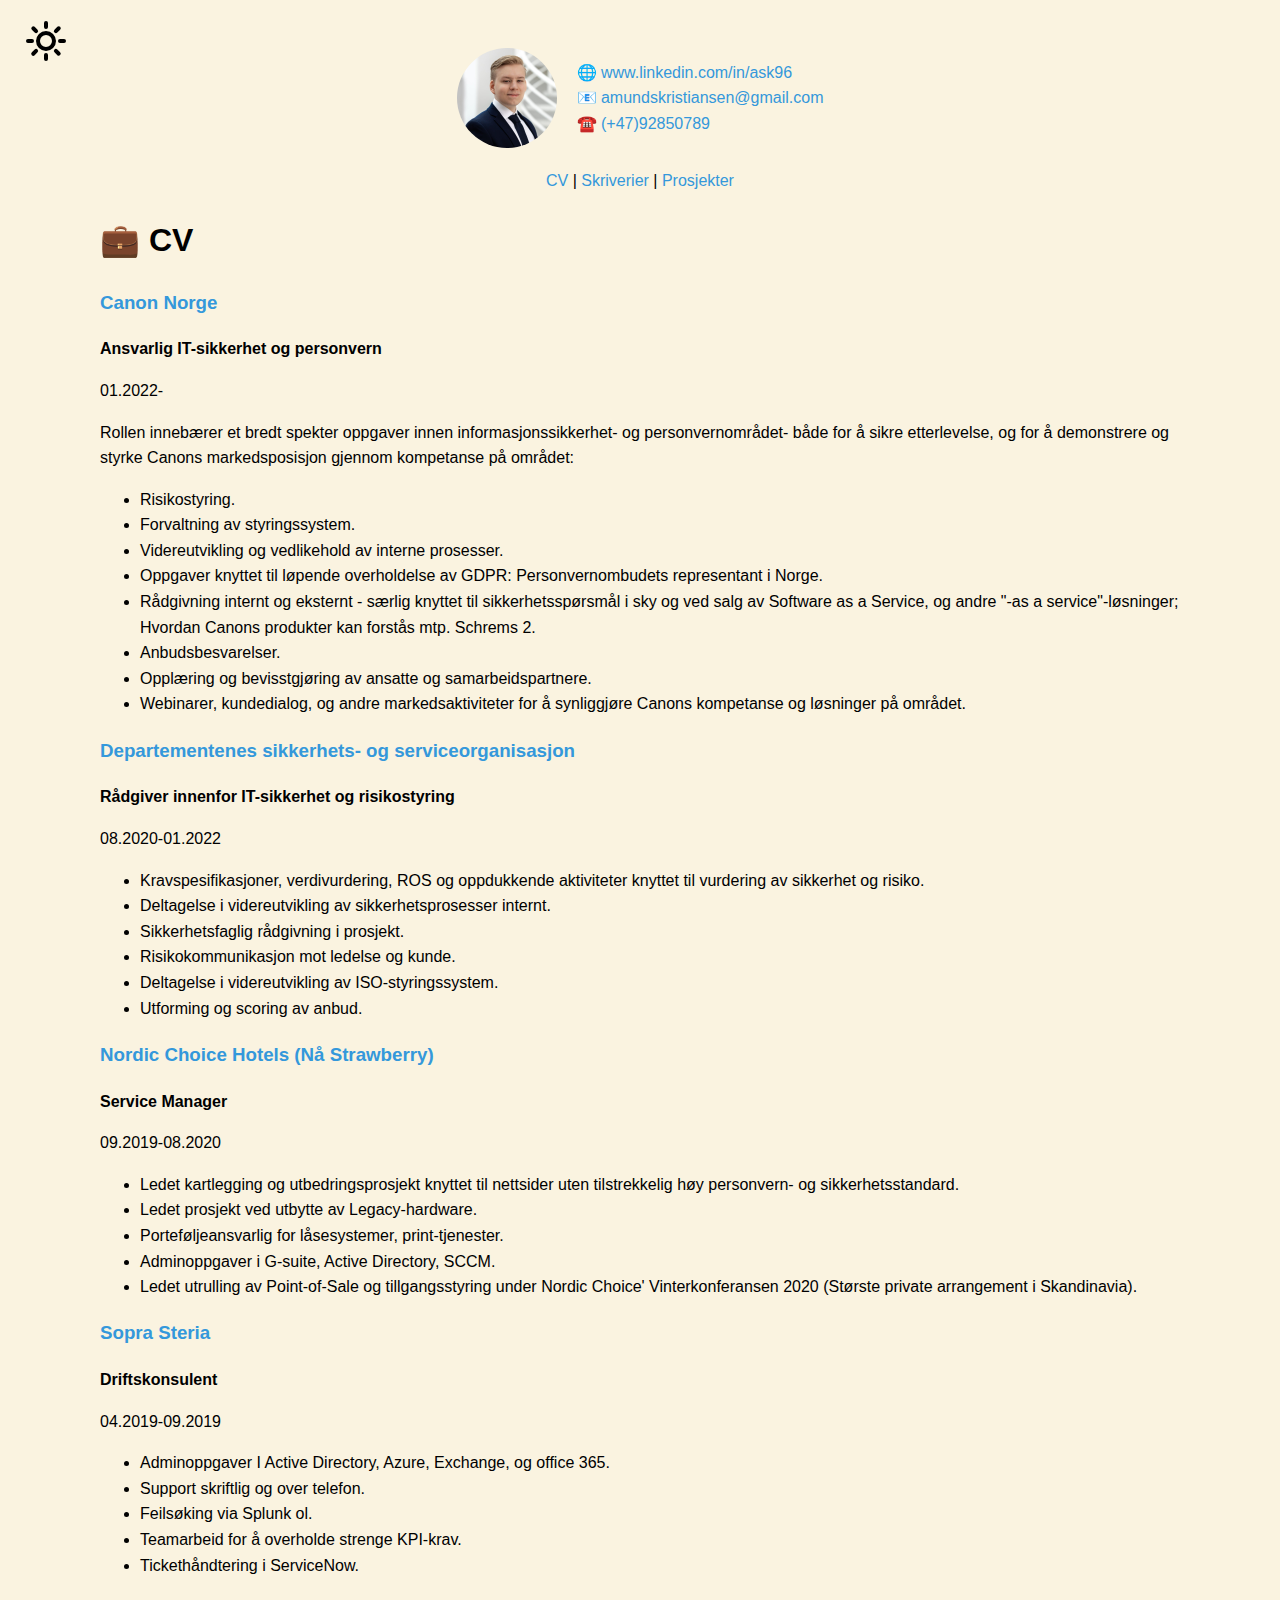
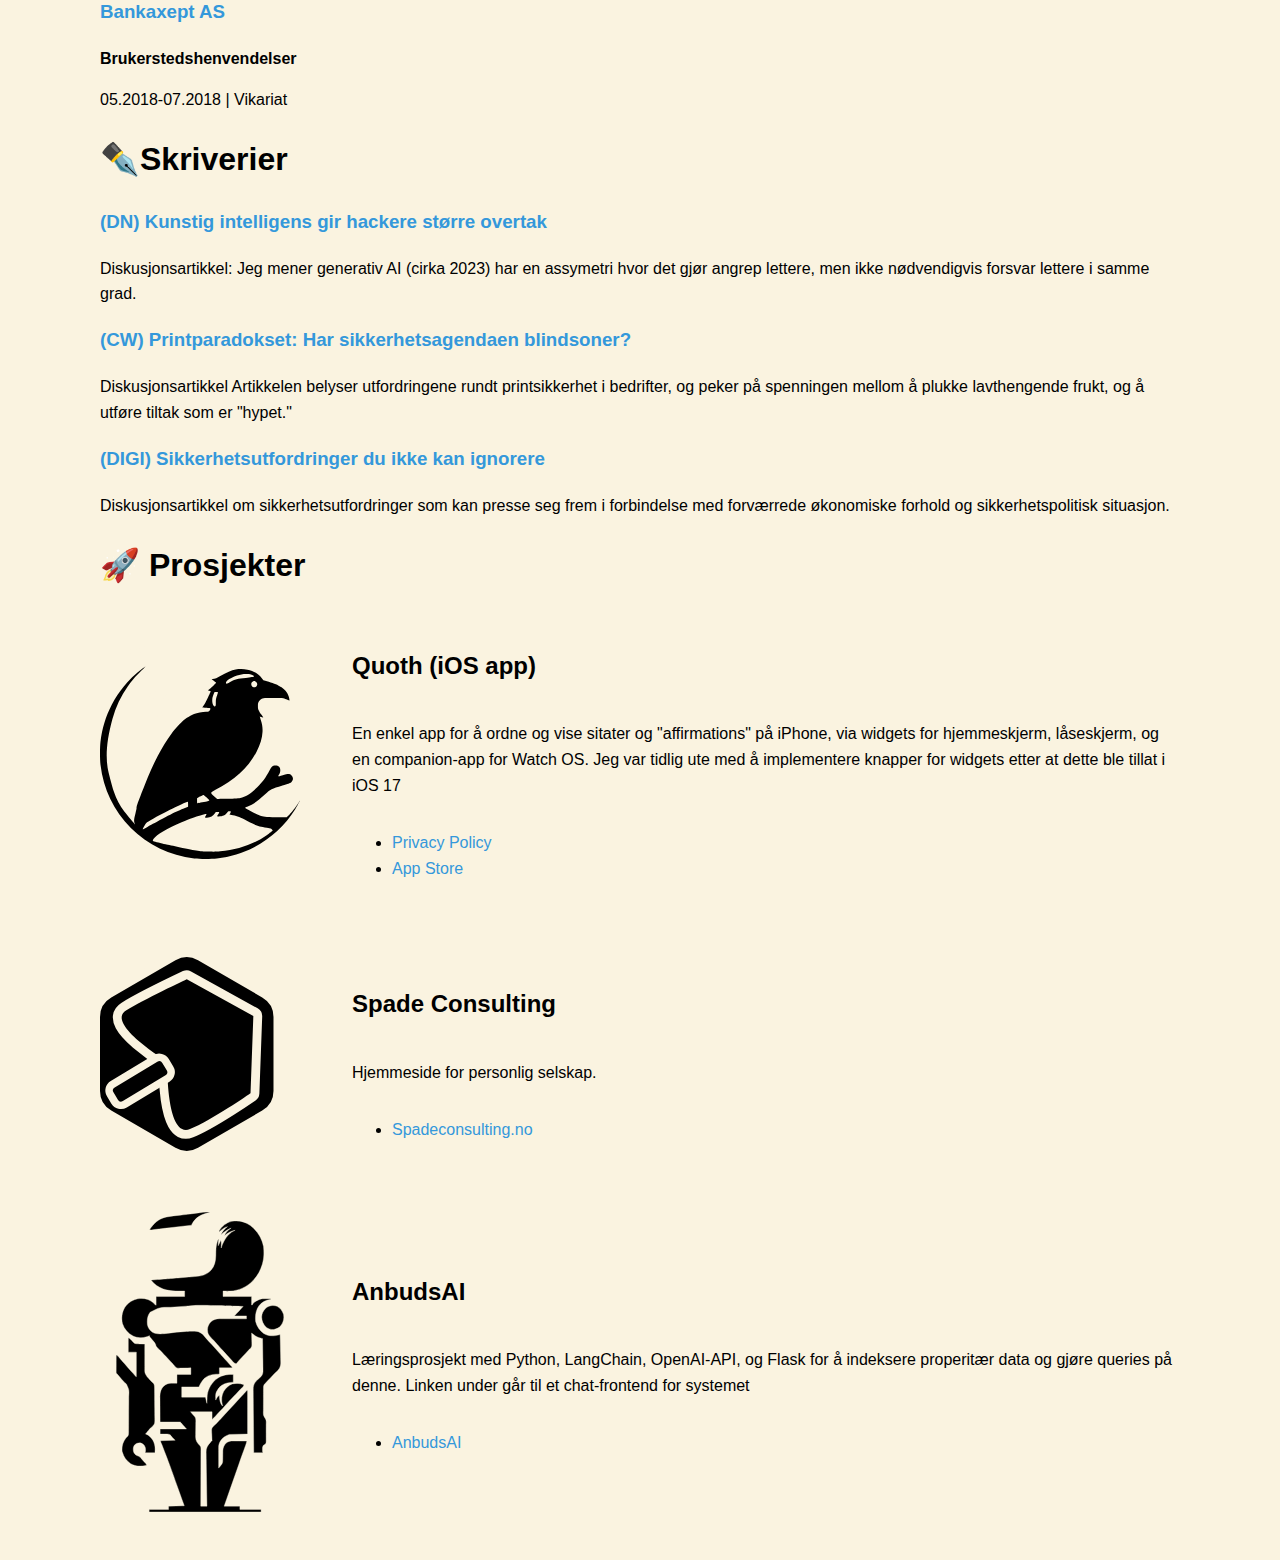
==== commit cf138132: "fikser og fikser" ====
--- a/index.html
+++ b/index.html
@@ -177,6 +177,23 @@
             </div>
         </div>
 
+        <div class="project">
+
+            <div class="project-logo" id="robotSvg">
+                <?xml version="1.0" encoding="utf-8"?>
+                <svg viewBox="10.8124 -290.6938 458.2104 820.0698" width="458.2104" height="820.0698" xmlns="http://www.w3.org/2000/svg">
+                  <path d="M 377.655 -253.706 C 396.157 -239.357 408.985 -219.61 413.545 -196.496 C 415.042 -181.354 415.188 -165.308 410.928 -150.624 L 409.968 -147.061 C 405.408 -131.801 397.852 -117.266 386.928 -105.624 L 384.67 -103.093 C 368.336 -85.627 345.627 -75.689 321.845 -74.465 C 315.532 -74.305 309.238 -74.406 302.928 -74.624 L 302.928 -59.624 L 380.928 -59.624 L 380.928 -36.624 L 382.928 -36.624 L 383.686 -38.409 C 388.312 -46.659 399.176 -50.584 407.758 -53.177 C 410.338 -53.708 412.716 -53.737 415.35 -53.722 L 418.455 -53.712 L 421.678 -53.686 L 424.948 -53.673 C 427.608 -53.661 430.268 -53.645 432.928 -53.624 L 432.928 -51.624 L 430.908 -51.397 C 418.991 -49.697 408.883 -43.905 401.244 -34.565 C 392.256 -21.991 390.42 -6.704 391.928 8.376 C 395.091 21.723 402.963 33.251 413.928 41.376 C 421.774 46.143 428.438 47.565 437.491 47.626 L 439.719 47.689 C 444.457 47.721 448.645 47.049 453.236 45.855 L 456.476 45.021 L 458.928 44.376 C 459.278 55.833 459.543 67.289 459.705 78.751 C 459.783 84.075 459.888 89.395 460.06 94.717 C 460.224 99.865 460.313 105.011 460.351 110.162 C 460.379 112.114 460.432 114.066 460.514 116.017 C 460.918 126.065 460.649 133.444 453.749 141.221 C 451.189 143.826 448.537 146.288 445.79 148.693 C 442.972 151.24 440.509 154.033 437.99 156.876 C 434.355 160.852 430.614 164.729 426.772 168.505 C 423.666 171.657 420.77 174.986 417.928 178.376 L 415.86 180.483 C 413.377 184.201 413.35 187.298 413.379 191.619 L 413.348 194.095 C 413.325 196.789 413.317 199.483 413.326 202.177 C 413.319 204.057 413.31 205.936 413.3 207.815 C 413.286 211.754 413.285 215.692 413.297 219.63 C 413.308 224.664 413.274 229.696 413.228 234.73 C 413.198 238.612 413.197 242.494 413.203 246.376 C 413.202 248.231 413.192 250.086 413.171 251.941 C 412.695 264.171 412.695 264.171 418.565 274.355 C 421.763 279.096 420.78 285.671 420.725 291.2 C 420.729 292.634 420.735 294.068 420.742 295.502 C 420.752 298.494 420.738 301.484 420.71 304.476 C 420.682 308.303 420.69 312.129 420.732 315.955 C 420.753 318.911 420.746 321.865 420.731 324.821 C 420.727 326.232 420.731 327.643 420.746 329.054 C 420.831 340.068 420.831 340.068 418.604 343.294 C 416.994 344.628 416.994 344.628 413.928 346.376 C 410.904 350.277 410.566 353.115 410.678 358.001 C 410.693 359.128 410.708 360.254 410.725 361.415 C 410.808 364.433 410.808 364.433 411.928 367.376 L 386.928 367.376 C 386.623 343.255 386.398 319.132 386.254 295.008 C 386.193 283.806 386.091 272.605 385.947 261.403 C 385.817 251.633 385.734 241.866 385.705 232.096 C 385.694 226.929 385.644 221.761 385.554 216.594 C 385.468 211.72 385.436 206.845 385.458 201.97 C 385.455 200.191 385.428 198.412 385.378 196.633 C 385.072 185.232 386.912 178.658 394.83 170.233 C 397.556 167.502 400.412 164.931 403.307 162.381 C 409.165 157.211 411.458 153.571 412.077 145.858 C 412.254 140.819 412.142 135.805 412.002 130.767 C 411.982 128.587 411.966 126.407 411.955 124.227 C 411.913 118.524 411.805 112.824 411.683 107.123 C 411.57 101.291 411.52 95.459 411.465 89.626 C 411.343 78.209 411.164 66.792 410.928 55.376 L 408.634 54.769 L 405.628 53.963 L 402.647 53.168 C 399.611 52.283 396.987 51.128 394.24 49.564 L 391.729 48.169 C 387.977 45.767 384.459 43.089 380.928 40.376 L 381.039 43.646 C 381.167 47.678 381.246 51.711 381.313 55.745 C 381.348 57.485 381.395 59.225 381.456 60.965 C 382.013 77.292 382.013 77.292 377.646 82.286 C 376.439 83.355 375.199 84.385 373.928 85.376 L 371.838 87.747 C 366.262 93.983 360.536 100.07 354.776 106.136 C 349.229 111.994 343.716 117.87 338.928 124.376 C 335.558 123.796 333.962 122.773 331.615 120.313 L 330.002 118.653 C 328.2 116.667 326.421 114.659 324.666 112.63 C 321.02 108.448 317.243 104.403 313.428 100.376 C 309.023 95.726 304.704 91.026 300.504 86.188 C 298.502 83.898 296.476 81.627 294.428 79.376 C 291.793 76.466 289.188 73.529 286.615 70.563 C 283.964 67.509 281.229 64.544 278.466 61.592 C 261.122 43.004 261.122 43.004 260.428 29.751 C 260.808 22.157 265.112 13.851 270.678 8.782 C 277.708 3.18 284.483 0.906 293.364 1.035 L 295.791 1.035 C 298.41 1.04 301.029 1.056 303.647 1.083 C 310.261 1.092 316.876 1.121 323.49 1.17 C 328.383 1.2 333.277 1.214 338.17 1.23 C 347.756 1.262 357.342 1.313 366.928 1.376 L 366.928 -6.624 L 333.928 -6.624 C 338.284 -11.706 342.658 -16.439 347.428 -21.084 C 350.118 -23.733 352.67 -26.438 355.116 -29.315 L 356.721 -31.2 L 357.928 -32.624 C 314.715 -34.118 314.715 -34.118 271.49 -35.249 L 268.769 -35.311 C 262.822 -35.444 256.876 -35.55 250.928 -35.624 L 248.152 -35.659 C 236.565 -35.786 225.214 -35.542 213.678 -34.374 C 210.697 -34.09 207.715 -33.818 204.733 -33.55 L 202.273 -33.328 C 188.203 -32.088 174.097 -31.233 160.001 -30.314 C 129.201 -30.306 129.201 -30.306 103.393 -16.499 C 95.8 -6.78 94.851 5.646 96.17 17.564 C 97.893 26.285 102.946 33.359 110.194 38.317 C 124.749 47.202 158.878 39.238 175.74 37.876 C 209.553 35.156 209.553 35.156 222.627 35.052 L 225.232 35.012 C 232.59 35.053 237.897 37.042 243.928 41.376 L 247.116 43.564 C 250.421 46.869 253.259 50.429 256.174 54.079 C 261.179 60.194 266.777 65.809 272.205 71.544 C 277.654 77.337 282.893 83.318 288.115 89.314 C 290.962 92.553 293.859 95.746 296.748 98.946 C 298.617 101.033 300.469 103.134 302.303 105.251 C 305.751 109.213 309.307 113.074 312.865 116.936 C 316.13 120.493 319.339 124.101 322.49 127.759 C 323.723 129.145 325.037 130.457 326.365 131.751 C 327.928 133.376 327.928 133.376 327.928 135.376 L 292.928 135.376 L 292.928 152.376 L 288.905 152.489 C 273.855 153.006 262.953 154.425 251.303 164.689 C 244.9 171.935 241.072 178.259 236.928 187.376 L 189.928 187.376 L 189.928 215.376 L 254.928 215.376 L 257.928 229.376 L 258.928 232.376 L 258.972 230.272 C 259.048 227.056 259.144 223.842 259.241 220.626 L 259.309 217.317 C 259.96 197.296 267.711 182.044 282.053 168.188 C 296.655 155.804 312.289 152.926 330.928 153.376 L 330.928 174.376 L 323.553 175.189 C 310.826 176.764 300.6 179.69 291.819 189.806 C 290.029 192.261 288.453 194.749 286.928 197.376 L 285.615 199.416 C 281.534 206.756 282.592 215.249 282.928 223.376 L 283.846 221.548 L 285.116 219.126 L 286.346 216.736 C 288.185 213.993 290.278 212.318 292.928 210.376 L 293.006 213.052 C 293.465 222.762 294.675 231.622 300.928 239.376 L 301.928 238.376 L 300.955 235.446 C 297.601 223.615 299.025 210.061 304.928 199.376 C 310.341 190.739 318.058 182.542 327.928 179.376 C 338.554 177.226 349.811 177.29 359.928 181.376 C 359.523 185.849 356.379 188.216 353.303 191.126 C 352.195 192.203 351.088 193.281 349.983 194.36 L 348.368 195.937 C 346.628 197.676 345.015 199.497 343.428 201.376 C 339.955 205.462 336.151 209.18 332.339 212.946 C 328.931 216.334 325.669 219.864 322.561 223.528 C 320.807 225.513 318.953 227.344 317.053 229.188 C 314.075 232.115 311.45 235.16 308.865 238.438 C 304.439 243.97 299.513 248.855 294.455 253.808 C 289.985 258.203 285.84 262.917 282.053 267.911 C 279.343 271.053 276.078 273.676 272.928 276.376 L 272.928 255.376 L 213.928 255.376 C 219.646 262.573 219.646 262.573 225.966 269.206 C 229.235 274.488 228.47 280.034 228.319 286.103 C 228.309 287.455 228.303 288.808 228.299 290.161 C 228.282 295.878 228.207 301.595 228.096 307.311 C 228.034 310.819 228.007 314.328 228.016 317.836 C 228.006 319.796 227.946 321.757 227.884 323.717 C 227.914 334.84 232.615 340.749 240.044 348.617 C 242.388 352.05 242.422 353.995 242.409 358.127 L 242.419 360.145 C 242.426 362.369 242.404 364.591 242.382 366.815 C 242.393 372.742 242.377 378.669 242.333 384.595 C 242.309 389.122 242.306 393.65 242.301 398.177 C 242.287 406.748 242.258 415.318 242.216 423.888 C 242.171 433.646 242.149 443.404 242.129 453.162 C 242.085 473.234 242.018 493.305 241.928 513.376 L 258.928 513.376 L 258.816 507.358 C 258.473 488.615 258.19 469.871 257.966 451.126 C 257.85 441.49 257.712 431.854 257.526 422.219 C 257.362 413.815 257.239 405.412 257.162 397.008 C 257.12 392.562 257.059 388.118 256.95 383.673 C 256.848 379.478 256.8 375.286 256.79 371.09 C 256.778 369.56 256.747 368.031 256.694 366.502 C 256.276 353.794 260.634 347.379 268.928 338.376 L 270.928 335.376 L 272.928 335.376 L 272.753 332.354 C 272.552 328.597 272.427 324.842 272.323 321.082 C 272.269 319.466 272.194 317.85 272.098 316.235 C 271.238 301.405 271.238 301.405 276.612 295.163 C 278.948 292.768 281.402 290.573 283.928 288.376 C 285.043 287.211 286.135 286.024 287.205 284.817 L 289.865 281.938 L 292.901 278.653 L 294.421 277.008 C 295.902 275.404 297.382 273.799 298.861 272.192 C 304.217 266.38 309.594 260.587 314.991 254.813 C 321.007 248.369 326.986 241.89 332.928 235.376 C 339.05 228.676 345.192 221.994 351.355 215.331 C 354.016 212.46 356.659 209.571 359.283 206.665 L 360.942 204.839 C 361.998 203.676 363.049 202.509 364.096 201.337 C 365.333 199.979 366.626 198.672 367.928 197.376 L 369.928 197.376 L 369.928 316.376 L 319.928 317.376 C 306.214 323.09 299.166 327.286 292.987 340.676 C 291.246 345.116 290.805 348.736 290.814 353.522 L 290.814 357.282 L 290.83 361.329 L 290.835 365.482 C 290.838 369.119 290.848 372.755 290.859 376.392 C 290.869 380.105 290.874 383.819 290.879 387.532 C 290.889 394.814 290.907 402.095 290.928 409.376 C 292.576 407.42 294.222 405.461 295.866 403.501 L 297.286 401.817 C 301.717 396.525 302.07 393.515 302.104 386.747 L 302.176 381.421 C 302.211 378.626 302.24 375.831 302.254 373.035 C 302.27 370.335 302.31 367.635 302.354 364.935 L 302.348 362.443 C 302.513 354.486 305.226 347.078 310.928 341.376 C 315.958 337.786 320.185 335.246 326.491 335.262 L 329.281 335.262 L 332.283 335.278 L 335.365 335.283 C 338.615 335.288 341.865 335.301 345.115 335.313 C 347.318 335.319 349.52 335.323 351.723 335.327 C 357.125 335.338 362.526 335.355 367.928 335.376 C 367.181 340.032 365.624 344.282 364.014 348.692 L 363.127 351.15 C 362.189 353.748 361.247 356.343 360.303 358.938 C 358.769 363.173 357.237 367.408 355.707 371.644 C 352.38 380.864 349.15 390.118 345.928 399.376 L 344.182 404.382 L 340.64 414.542 C 329.15 447.516 317.558 480.452 305.928 513.376 L 348.928 513.376 L 348.928 522.376 L 406.928 522.376 L 406.928 529.376 L 100.928 529.376 L 100.928 522.376 L 153.928 522.376 L 153.928 513.376 L 196.928 512.376 L 191.115 496.313 C 186.928 484.745 182.782 473.162 178.678 461.563 C 158.213 403.353 158.213 403.353 135.908 345.832 L 134.756 343.005 C 134.426 342.201 134.094 341.398 133.753 340.57 C 132.928 338.376 132.928 338.376 131.928 334.376 L 171.928 333.376 L 163.928 325.376 L 160.768 320.938 C 157.656 317.326 155.266 316.762 150.557 316.376 C 148.202 316.336 145.846 316.337 143.49 316.376 L 139.828 316.341 C 136.862 316.317 133.895 316.341 130.928 316.376 L 130.928 302.376 L 202.928 302.376 L 195.928 294.376 C 192.115 289.938 192.115 289.938 190.408 287.942 C 188.993 286.266 188.993 286.266 186.928 285.376 L 186.928 283.376 L 130.928 283.376 C 130.768 263.852 130.768 263.852 130.733 255.476 C 130.709 249.779 130.681 244.082 130.626 238.386 C 130.583 233.788 130.559 229.192 130.548 224.594 C 130.541 222.848 130.527 221.101 130.505 219.354 C 130.348 206.224 131.103 195.3 140.635 185.321 C 146.333 180.487 153.313 177.233 160.815 177.278 L 163.376 177.286 L 166.616 177.314 L 176.928 177.376 L 176.928 153.376 L 214.928 153.376 L 214.928 135.376 L 206.643 135.622 C 203.979 135.677 201.314 135.719 198.65 135.761 C 196.806 135.796 194.962 135.843 193.119 135.904 C 190.459 135.99 187.803 136.029 185.143 136.06 L 182.667 136.17 C 177.911 136.172 175.499 135.468 172.069 132.08 C 170.999 130.865 169.952 129.63 168.928 128.376 L 166.977 126.226 L 165.459 124.442 C 161.884 120.302 158.177 116.298 154.428 112.313 L 152.533 110.288 C 148.935 106.448 145.259 102.68 141.507 98.988 C 139.837 97.283 138.284 95.508 136.74 93.688 C 134.596 91.168 132.321 88.763 129.924 86.481 C 120.244 77.249 120.244 77.249 118.674 71.361 C 116.942 66.753 113.074 63.085 109.928 59.376 C 108.421 57.549 106.921 55.716 105.428 53.876 L 103.397 51.407 C 101.928 49.376 101.928 49.376 101.928 47.376 L 99.698 48.216 L 96.741 49.314 L 93.823 50.404 C 82.048 54.359 68.113 53.716 56.928 48.376 C 42.77 40.839 33 29.476 27.928 14.188 C 24.655 -0.432 26.188 -15.397 33.538 -28.492 C 35.208 -31.012 36.972 -33.317 38.928 -35.624 L 40.768 -37.8 C 45.743 -43.203 51.278 -46.586 57.928 -49.624 L 60.631 -50.882 C 71.316 -55.15 85.781 -55.738 96.671 -51.659 L 98.928 -50.624 L 101.686 -49.37 C 107.537 -46.444 111.953 -43.081 116.369 -38.26 C 117.849 -36.523 117.849 -36.523 119.928 -35.624 L 119.928 -59.624 L 197.928 -59.624 L 197.928 -74.624 L 190.905 -74.519 C 161.348 -74.166 136.298 -75.28 113.217 -96.315 C 110.597 -98.958 108.297 -101.754 105.928 -104.624 L 108.079 -104.787 C 155.429 -108.367 155.429 -108.367 202.749 -112.314 L 208.205 -112.792 L 210.795 -113.019 C 215.755 -113.449 220.715 -113.834 225.682 -114.175 C 243.548 -115.409 257.586 -118.201 270.408 -131.835 C 279.92 -143.033 282.946 -157.059 283.138 -171.421 L 283.225 -175.827 C 283.265 -178.095 283.303 -180.363 283.329 -182.632 C 283.487 -195.102 285.223 -205.973 289.928 -217.624 C 291.058 -214.231 290.651 -213.041 289.928 -209.624 C 289.863 -207.687 289.842 -205.748 289.865 -203.811 L 289.928 -198.624 L 296.928 -213.624 C 297.85 -210.858 298.046 -209.241 298.026 -206.394 L 298.016 -203.962 L 297.991 -201.437 L 297.977 -198.876 C 297.965 -196.792 297.947 -194.708 297.928 -192.624 L 299.03 -195.772 C 305.237 -213.157 315.311 -230.474 332.49 -239.124 L 335.928 -240.624 C 325.138 -238.682 314.753 -233.262 306.928 -225.624 C 310.132 -234.701 317.005 -241.44 324.928 -246.624 C 313.97 -242.336 305.16 -235.957 296.928 -227.624 C 300.486 -237.302 307.035 -244.216 314.928 -250.624 C 306.046 -249.286 299.33 -242.521 292.928 -236.624 L 291.928 -238.624 C 300.278 -251.867 311.144 -261.602 326.715 -265.247 C 345.202 -268.397 362.392 -264.442 377.655 -253.706 Z M 43.928 53.376 C 47.241 55.033 48.635 55.851 51.022 58.38 L 52.705 60.124 C 53.855 61.336 55.005 62.549 56.151 63.764 L 57.834 65.504 L 59.344 67.101 C 62.586 69.711 66.55 69.543 70.569 69.692 L 73.811 69.819 L 77.178 69.939 L 80.592 70.069 C 83.371 70.175 86.149 70.277 88.928 70.376 L 88.912 73.422 C 88.868 82.926 88.866 92.428 88.905 101.932 C 88.923 106.818 88.927 111.702 88.897 116.587 C 88.869 121.308 88.88 126.027 88.917 130.748 C 88.924 132.543 88.917 134.338 88.897 136.133 C 88.73 149.487 88.73 149.487 95.873 160.476 L 97.928 162.376 C 99.099 163.655 100.261 164.943 101.412 166.239 C 102.497 167.393 103.586 168.543 104.678 169.689 C 105.778 170.849 106.878 172.012 107.975 173.177 L 109.407 174.682 L 110.928 176.376 L 112.984 178.344 C 115.783 182.709 115.541 186.486 115.557 191.575 L 115.612 194.682 C 115.665 198.071 115.688 201.459 115.705 204.849 L 115.767 211.938 C 115.805 216.895 115.824 221.852 115.834 226.809 C 115.85 233.139 115.936 239.467 116.039 245.796 C 116.106 250.681 116.123 255.564 116.127 260.449 C 116.137 262.781 116.166 265.113 116.213 267.444 C 116.591 287.58 116.591 287.58 111.149 294.029 C 108.882 296.315 106.409 298.329 103.928 300.376 C 102.186 302.293 100.602 304.281 98.99 306.314 L 96.9 308.904 L 94.928 311.376 L 92.674 314.192 L 90.928 316.376 L 92.655 316.681 C 100.229 318.997 107.068 326.638 111.076 333.278 C 115.429 341.541 117.396 349.108 117.116 358.438 L 116.928 367.376 L 89.928 367.376 L 90.928 363.376 C 91.678 356.833 90.717 351.818 86.928 346.376 C 83.608 343.056 80.52 341.366 75.928 340.376 C 69.691 340.475 65.391 341.901 60.928 346.376 C 56.986 351.819 57.194 356.881 57.928 363.376 C 59.25 368.446 61.491 371.398 65.866 374.251 C 68.032 375.483 70.054 376.419 72.416 377.228 C 75.489 378.632 76.989 380.314 79.178 382.876 L 81.506 385.567 L 83.928 388.376 C 86.338 391.006 88.756 393.628 91.178 396.247 C 92.928 398.376 92.928 398.376 93.928 401.376 C 78.929 405.004 63.778 405.251 50.303 397.188 C 38.801 389.434 31.718 379.711 27.928 366.376 L 26.928 363.376 C 25.69 349.456 29.338 337.395 37.928 326.376 L 40.998 324.01 C 44.773 320.229 44.684 316.487 44.797 311.334 L 44.784 307.692 L 44.84 303.822 C 44.889 300.327 44.899 296.834 44.899 293.339 C 44.901 290.412 44.921 287.486 44.939 284.559 C 44.984 277.644 44.994 270.729 44.985 263.814 C 44.976 256.708 45.031 249.604 45.115 242.499 C 45.185 236.379 45.213 230.258 45.207 224.137 C 45.204 220.49 45.217 216.845 45.274 213.198 C 46.257 194.948 46.257 194.948 38.559 179.224 C 36.739 177.544 34.861 175.927 32.928 174.376 C 31.775 173.158 30.647 171.915 29.545 170.649 L 26.803 167.751 C 22.167 162.806 17.815 157.713 13.573 152.423 C 12.09 150.502 12.09 150.502 10.928 149.376 C 10.842 147.841 10.804 146.303 10.814 144.764 L 10.814 141.792 L 10.83 138.56 L 10.835 135.268 C 10.84 131.783 10.853 128.298 10.865 124.813 C 10.871 122.457 10.875 120.101 10.879 117.745 C 10.89 111.955 10.907 106.165 10.928 100.376 C 15.201 102.288 17.631 105.258 20.553 108.814 C 21.635 110.103 24.299 113.274 25.381 114.562 C 27.564 117.122 29.832 119.591 32.116 122.063 C 35.295 125.524 38.359 129.089 41.303 132.751 C 45.235 137.626 49.401 142.222 53.675 146.794 C 56.374 149.683 59.013 152.595 61.553 155.626 C 63.63 158.387 63.63 158.387 65.928 159.376 L 65.928 92.376 L 43.928 92.376 Z M 262.116 -290.686 L 264.908 -290.659 L 266.928 -290.624 C 263.58 -288.754 260.261 -287.874 256.553 -286.936 C 240.34 -282.352 228.014 -274.557 219.205 -260.006 C 217.821 -257.587 217.821 -257.587 216.928 -254.624 C 196.695 -251.986 176.439 -249.659 156.151 -247.494 C 146.938 -246.508 137.731 -245.501 128.533 -244.382 L 126.107 -244.088 C 122.384 -243.636 118.662 -243.176 114.942 -242.704 L 111.042 -242.226 L 107.66 -241.798 C 104.928 -241.624 104.928 -241.624 101.928 -242.624 C 113.298 -259.204 126.198 -272.122 146.557 -276.604 L 148.855 -277.111 C 161.194 -279.662 173.791 -280.761 186.303 -282.124 C 191.436 -282.691 196.569 -283.264 201.701 -283.843 L 205.519 -284.271 C 215.563 -285.419 225.566 -286.791 235.564 -288.291 C 244.372 -289.603 253.193 -290.802 262.116 -290.686 Z M 450.733 -32.788 C 459.765 -27.998 464.638 -20.514 468.241 -11.249 C 470.475 0.531 467.861 9.882 461.178 19.814 C 456.369 25.76 449.318 28.898 441.928 30.376 C 433.795 31.176 427.414 28.723 420.678 24.188 C 412.871 16.204 408.934 7.554 408.49 -3.624 C 408.824 -13.661 412.7 -20.291 419.545 -27.487 C 428.155 -35.208 439.994 -36.907 450.733 -32.788 Z" style="fill: inherit; stroke: inherit; transform="matrix(1, 0, 0, 1, 5.684341886080802e-14, 0)/>
+                </svg>    
+                </div>        
+                <div class="project-info">
+                    <h2>AnbudsAI</h2>
+                    <p>Læringsprosjekt med Python, LangChain, OpenAI-API, og Flask for å indeksere properitær data og gjøre queries på denne. Linken under går til et chat-frontend for systemet</p>
+                    <ul>
+                        <li><a href="anbudsai.html">AnbudsAI</a></li>
+                    </ul>
+                </div>
+            </div>
+
     <script>
         const modeToggle = document.getElementById('modeToggle');
         const body = document.body;
--- a/styles.css
+++ b/styles.css
@@ -12,6 +12,9 @@
     --svg-stroke-color: #FAF3E0; /* Updated for light mode */
     --quothlogo-svg-fill-color: #000000; /* Adjust with your preferred fill color for light mode */
     --quothlogo-svg-stroke-color: #FAF3E0; /* Adjust with your preferred stroke color for light mode */
+    --robot-svg-fill-color: #000; /* Adjust with your preferred fill color for light mode */
+    --robot-svg-stroke-color: #FAF3E0; /* Adjust with your preferred stroke color for light mode */
+
 
     /* Dark mode colors */
     --dark-background-color: #1E2A38;
@@ -45,6 +48,8 @@
     --svg-stroke-color: var(--dark-svg-stroke-color); /* Updated for dark mode */
     --quothlogo-svg-fill-color: #FAF3E0; /* Adjust with your preferred fill color for light mode */
     --quothlogo-svg-stroke-color: #faf3e000; /* Adjust with your preferred stroke color for light mode */
+    --robot-svg-fill-color: #FAF3E0; /* Adjust with your preferred fill color for dark mode */
+    --robot-svg-stroke-color: #1E2A38; /* Adjust with your preferred stroke color for dark mode */
 }
 
 a {
@@ -94,19 +99,12 @@
     stroke: var(--quothlogo-svg-stroke-color);
 }
 
-#quothlogo, #logoSvg {
-    width: 200px; /* Adjust this width as needed */
-    height: 300px; /* Adjust this height as needed */
-    display: flex;
-    justify-content: left;
-    align-items: left;
-    overflow: hidden; /* Ensures SVG does not overflow the container */
-}
+
 
 .project {
     display: grid; /* Use grid layout */
-    grid-template-columns: 300px auto; /* First column for SVG, second for text */
-    gap: 20px; /* Space between the SVG and text */
+    grid-template-columns: 250px auto; /* First column for SVG, second for text */
+    gap: 2px; /* Space between the SVG and text */
     align-items: left; /* Align items vertically in the center */
 }
 
@@ -119,6 +117,16 @@
     overflow: hidden; /* Ensures SVG does not overflow the container */
 }
 
+#robotSvg {
+    width: 200px; /* Width of the SVG container */
+    height: 300px; /* Height of the SVG container */
+    display: flex;
+    justify-content: center; /* Center SVG horizontally */
+    align-items: center; /* Center SVG vertically */
+    overflow: hidden; /* Ensures SVG does not overflow the container */
+    fill: var(--robot-svg-fill-color); /* Use variable for fill color */
+    stroke: var(--robot-svg-stroke-color); /* Use variable for stroke color */
+}
 .project-logo svg {
     max-width: 100%; /* SVG scales up to the container's width */
     max-height: 100%; /* SVG scales up to the container's height */
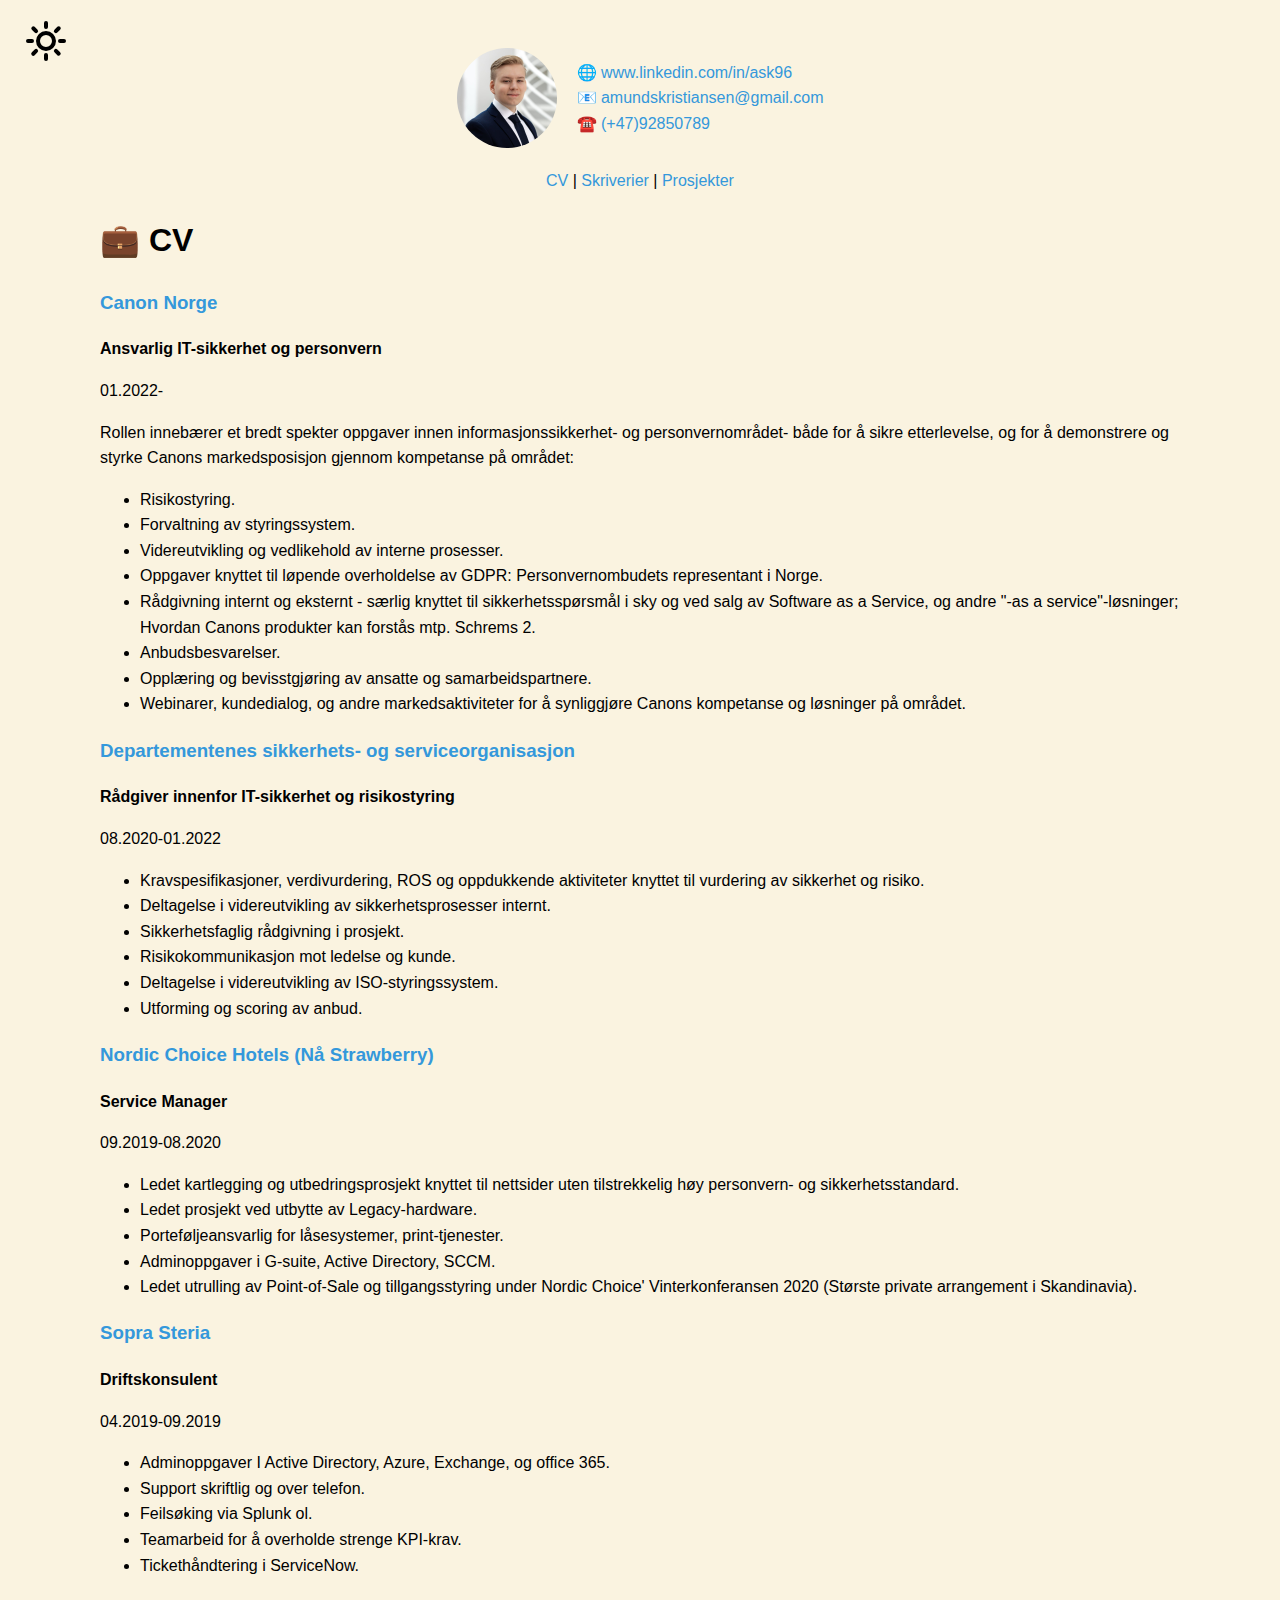
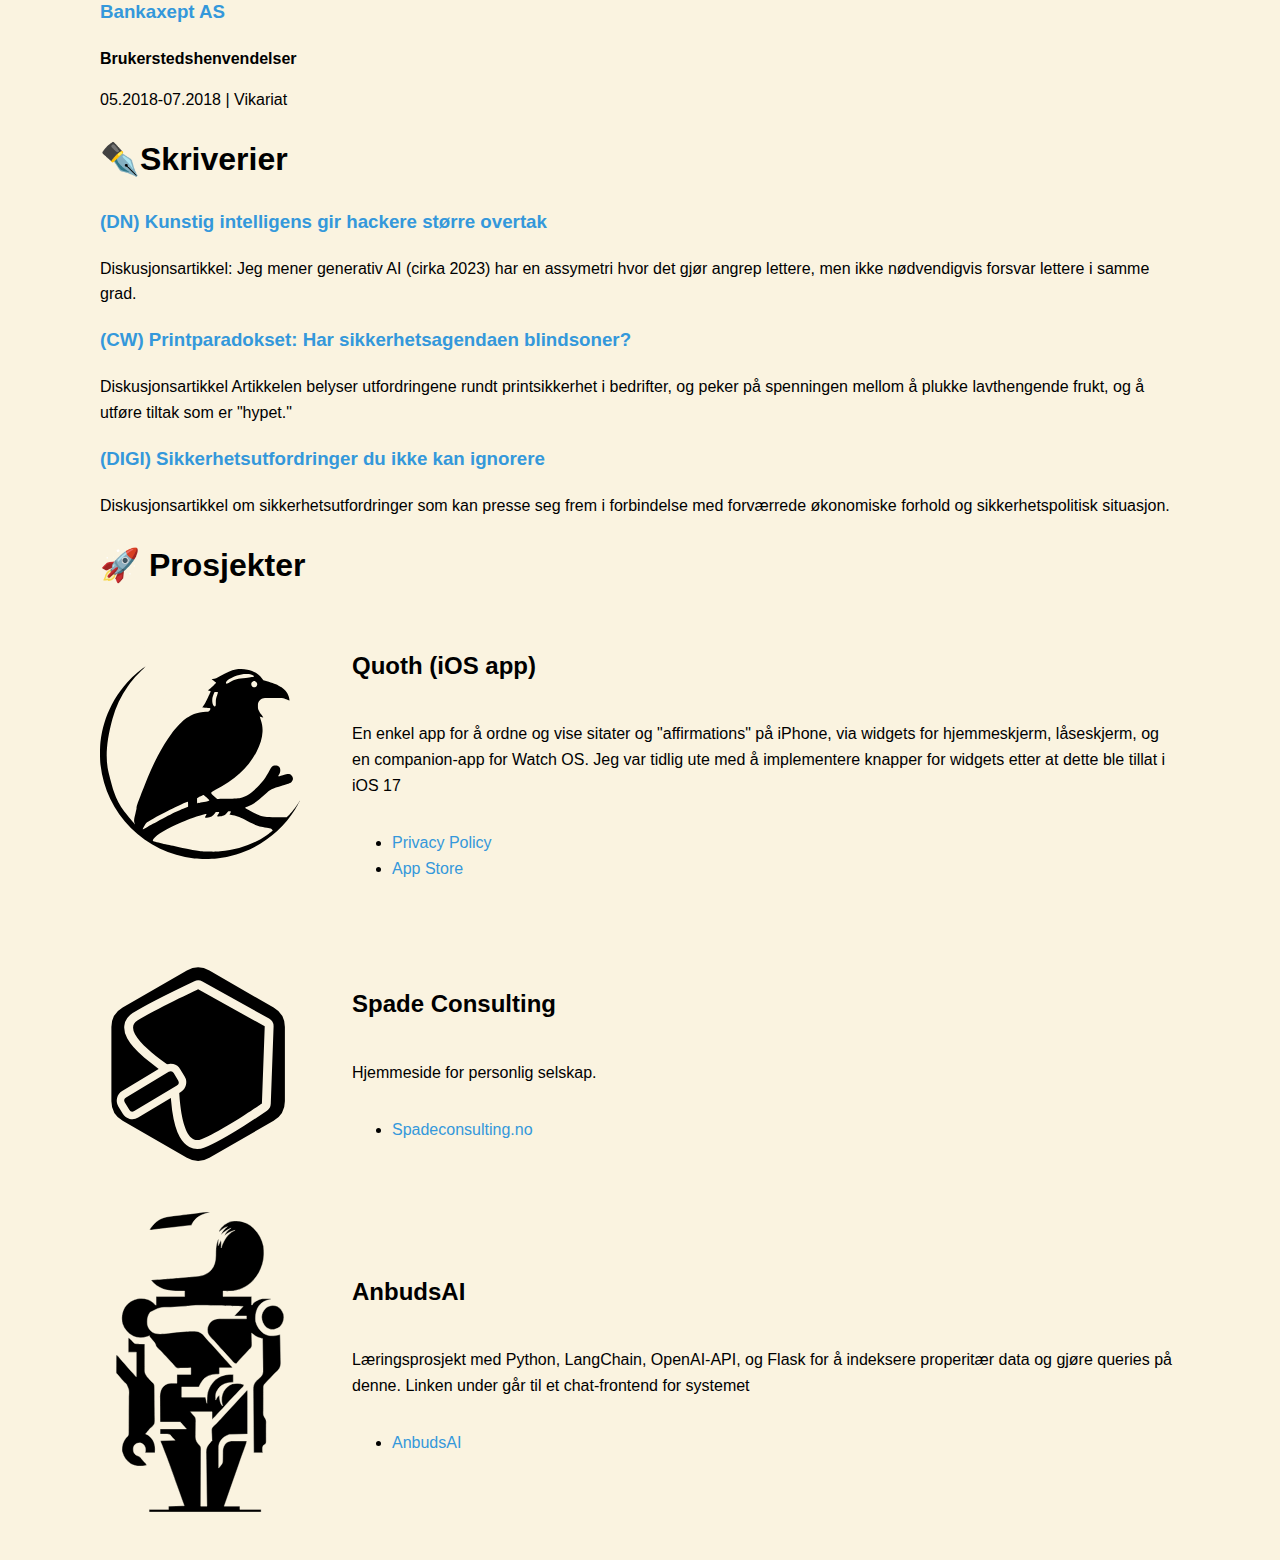
==== commit 51248224: "fikset bilder" ====
--- a/index.html
+++ b/index.html
@@ -161,12 +161,12 @@
     <div class="project">
 
         <div class="project-logo" id="logoSvg">
-                <?xml version="1.0" encoding="utf-8"?>
-                <svg viewBox="108.838 108.5216 315.9729 315.0095" width="300" height="315.0095" xmlns="http://www.w3.org/2000/svg" xmlns:bx="https://boxy-svg.com">
-                  <path d="M 228.071 105.458 Q 245.887 95.172 263.703 105.458 L 365.12 164.011 Q 382.936 174.298 382.936 194.87 L 382.936 311.976 Q 382.936 332.549 365.12 342.835 L 263.703 401.388 Q 245.887 411.674 228.071 401.388 L 126.654 342.835 Q 108.838 332.549 108.838 311.976 L 108.838 194.87 Q 108.838 174.297 126.654 164.011 Z" style="fill: var(--svg-fill-color); stroke: var(--svg-stroke-color); paint-order: stroke; stroke-width: 28px;" bx:shape="n-gon 245.887 253.423 158.251 158.251 6 0.13 1@4d7f95fe"/>
-                  <path d="M 277.732 140.633 L 373.025 216.762 C 373.025 216.762 370.591 293.113 361.592 327.347 C 351.041 367.484 254.675 292.556 254.675 292.556 C 254.675 292.556 147.856 336.08 150.839 296.988 C 153.2 266.049 168.165 190.388 168.165 190.388 L 277.732 140.633 Z" style="fill: var(--svg-fill-color); stroke: var(--svg-stroke-color); paint-order: stroke; stroke-linecap: round; stroke-linejoin: round; stroke-width: 28px; transform-origin: 261.901px 239.902px;" transform="matrix(0.595160126686, 0.803606987, -0.803606987, 0.595160126686, 0.000037579808, -0.000009503774)"/>
-                  <rect x="46.786" y="108.307" width="102.107" height="36.985" style="fill: var(--svg-fill-color); stroke: var(--svg-stroke-color); stroke-linejoin: round; stroke-width: 12px; transform-origin: 97.84px 126.799px;" transform="matrix(0.856522142887, -0.516110002995, 0.516110002995, 0.856522142887, 74.353062726463, 169.773186562703)" rx="11.699" ry="11.699"/>
-                </svg>
+<svg viewBox="90.838 92.522 315.973 315.01" width="300" height="315.01" xmlns="http://www.w3.org/2000/svg" xmlns:bx="https://boxy-svg.com">
+  <path d="M228.071 105.458q17.816-10.286 35.632 0l101.417 58.553q17.816 10.287 17.816 30.859v117.106q0 20.573-17.816 30.859l-101.417 58.553q-17.816 10.286-35.632 0l-101.417-58.553q-17.816-10.286-17.816-30.859V194.87q0-20.573 17.816-30.859Z" style="fill:var(--svg-fill-color);stroke:var(--svg-stroke-color);paint-order:stroke;stroke-width:28px" bx:shape="n-gon 245.887 253.423 158.251 158.251 6 0.13 1@4d7f95fe"/>
+  <path d="m277.732 140.633 95.293 76.129s-2.434 76.351-11.433 110.585c-10.551 40.137-106.917-34.791-106.917-34.791s-106.819 43.524-103.836 4.432c2.361-30.939 17.326-106.6 17.326-106.6l109.567-49.755Z" style="fill:var(--svg-fill-color);stroke:var(--svg-stroke-color);paint-order:stroke;stroke-linecap:round;stroke-linejoin:round;stroke-width:28px;transform-origin:261.901px 239.902px" transform="rotate(53.476 0 0)"/>
+  <rect x="46.786" y="108.307" width="102.107" height="36.985" style="fill:var(--svg-fill-color);stroke:var(--svg-stroke-color);stroke-linejoin:round;stroke-width:12px;transform-origin:97.84px 126.799px" transform="rotate(-31.072 342.526 -48.843)" rx="11.699" ry="11.699"/>
+</svg>
+
             </div>        
             <div class="project-info">
                 <h2>Spade Consulting</h2>
@@ -182,7 +182,7 @@
             <div class="project-logo" id="robotSvg">
                 <?xml version="1.0" encoding="utf-8"?>
                 <svg viewBox="10.8124 -290.6938 458.2104 820.0698" width="458.2104" height="820.0698" xmlns="http://www.w3.org/2000/svg">
-                  <path d="M 377.655 -253.706 C 396.157 -239.357 408.985 -219.61 413.545 -196.496 C 415.042 -181.354 415.188 -165.308 410.928 -150.624 L 409.968 -147.061 C 405.408 -131.801 397.852 -117.266 386.928 -105.624 L 384.67 -103.093 C 368.336 -85.627 345.627 -75.689 321.845 -74.465 C 315.532 -74.305 309.238 -74.406 302.928 -74.624 L 302.928 -59.624 L 380.928 -59.624 L 380.928 -36.624 L 382.928 -36.624 L 383.686 -38.409 C 388.312 -46.659 399.176 -50.584 407.758 -53.177 C 410.338 -53.708 412.716 -53.737 415.35 -53.722 L 418.455 -53.712 L 421.678 -53.686 L 424.948 -53.673 C 427.608 -53.661 430.268 -53.645 432.928 -53.624 L 432.928 -51.624 L 430.908 -51.397 C 418.991 -49.697 408.883 -43.905 401.244 -34.565 C 392.256 -21.991 390.42 -6.704 391.928 8.376 C 395.091 21.723 402.963 33.251 413.928 41.376 C 421.774 46.143 428.438 47.565 437.491 47.626 L 439.719 47.689 C 444.457 47.721 448.645 47.049 453.236 45.855 L 456.476 45.021 L 458.928 44.376 C 459.278 55.833 459.543 67.289 459.705 78.751 C 459.783 84.075 459.888 89.395 460.06 94.717 C 460.224 99.865 460.313 105.011 460.351 110.162 C 460.379 112.114 460.432 114.066 460.514 116.017 C 460.918 126.065 460.649 133.444 453.749 141.221 C 451.189 143.826 448.537 146.288 445.79 148.693 C 442.972 151.24 440.509 154.033 437.99 156.876 C 434.355 160.852 430.614 164.729 426.772 168.505 C 423.666 171.657 420.77 174.986 417.928 178.376 L 415.86 180.483 C 413.377 184.201 413.35 187.298 413.379 191.619 L 413.348 194.095 C 413.325 196.789 413.317 199.483 413.326 202.177 C 413.319 204.057 413.31 205.936 413.3 207.815 C 413.286 211.754 413.285 215.692 413.297 219.63 C 413.308 224.664 413.274 229.696 413.228 234.73 C 413.198 238.612 413.197 242.494 413.203 246.376 C 413.202 248.231 413.192 250.086 413.171 251.941 C 412.695 264.171 412.695 264.171 418.565 274.355 C 421.763 279.096 420.78 285.671 420.725 291.2 C 420.729 292.634 420.735 294.068 420.742 295.502 C 420.752 298.494 420.738 301.484 420.71 304.476 C 420.682 308.303 420.69 312.129 420.732 315.955 C 420.753 318.911 420.746 321.865 420.731 324.821 C 420.727 326.232 420.731 327.643 420.746 329.054 C 420.831 340.068 420.831 340.068 418.604 343.294 C 416.994 344.628 416.994 344.628 413.928 346.376 C 410.904 350.277 410.566 353.115 410.678 358.001 C 410.693 359.128 410.708 360.254 410.725 361.415 C 410.808 364.433 410.808 364.433 411.928 367.376 L 386.928 367.376 C 386.623 343.255 386.398 319.132 386.254 295.008 C 386.193 283.806 386.091 272.605 385.947 261.403 C 385.817 251.633 385.734 241.866 385.705 232.096 C 385.694 226.929 385.644 221.761 385.554 216.594 C 385.468 211.72 385.436 206.845 385.458 201.97 C 385.455 200.191 385.428 198.412 385.378 196.633 C 385.072 185.232 386.912 178.658 394.83 170.233 C 397.556 167.502 400.412 164.931 403.307 162.381 C 409.165 157.211 411.458 153.571 412.077 145.858 C 412.254 140.819 412.142 135.805 412.002 130.767 C 411.982 128.587 411.966 126.407 411.955 124.227 C 411.913 118.524 411.805 112.824 411.683 107.123 C 411.57 101.291 411.52 95.459 411.465 89.626 C 411.343 78.209 411.164 66.792 410.928 55.376 L 408.634 54.769 L 405.628 53.963 L 402.647 53.168 C 399.611 52.283 396.987 51.128 394.24 49.564 L 391.729 48.169 C 387.977 45.767 384.459 43.089 380.928 40.376 L 381.039 43.646 C 381.167 47.678 381.246 51.711 381.313 55.745 C 381.348 57.485 381.395 59.225 381.456 60.965 C 382.013 77.292 382.013 77.292 377.646 82.286 C 376.439 83.355 375.199 84.385 373.928 85.376 L 371.838 87.747 C 366.262 93.983 360.536 100.07 354.776 106.136 C 349.229 111.994 343.716 117.87 338.928 124.376 C 335.558 123.796 333.962 122.773 331.615 120.313 L 330.002 118.653 C 328.2 116.667 326.421 114.659 324.666 112.63 C 321.02 108.448 317.243 104.403 313.428 100.376 C 309.023 95.726 304.704 91.026 300.504 86.188 C 298.502 83.898 296.476 81.627 294.428 79.376 C 291.793 76.466 289.188 73.529 286.615 70.563 C 283.964 67.509 281.229 64.544 278.466 61.592 C 261.122 43.004 261.122 43.004 260.428 29.751 C 260.808 22.157 265.112 13.851 270.678 8.782 C 277.708 3.18 284.483 0.906 293.364 1.035 L 295.791 1.035 C 298.41 1.04 301.029 1.056 303.647 1.083 C 310.261 1.092 316.876 1.121 323.49 1.17 C 328.383 1.2 333.277 1.214 338.17 1.23 C 347.756 1.262 357.342 1.313 366.928 1.376 L 366.928 -6.624 L 333.928 -6.624 C 338.284 -11.706 342.658 -16.439 347.428 -21.084 C 350.118 -23.733 352.67 -26.438 355.116 -29.315 L 356.721 -31.2 L 357.928 -32.624 C 314.715 -34.118 314.715 -34.118 271.49 -35.249 L 268.769 -35.311 C 262.822 -35.444 256.876 -35.55 250.928 -35.624 L 248.152 -35.659 C 236.565 -35.786 225.214 -35.542 213.678 -34.374 C 210.697 -34.09 207.715 -33.818 204.733 -33.55 L 202.273 -33.328 C 188.203 -32.088 174.097 -31.233 160.001 -30.314 C 129.201 -30.306 129.201 -30.306 103.393 -16.499 C 95.8 -6.78 94.851 5.646 96.17 17.564 C 97.893 26.285 102.946 33.359 110.194 38.317 C 124.749 47.202 158.878 39.238 175.74 37.876 C 209.553 35.156 209.553 35.156 222.627 35.052 L 225.232 35.012 C 232.59 35.053 237.897 37.042 243.928 41.376 L 247.116 43.564 C 250.421 46.869 253.259 50.429 256.174 54.079 C 261.179 60.194 266.777 65.809 272.205 71.544 C 277.654 77.337 282.893 83.318 288.115 89.314 C 290.962 92.553 293.859 95.746 296.748 98.946 C 298.617 101.033 300.469 103.134 302.303 105.251 C 305.751 109.213 309.307 113.074 312.865 116.936 C 316.13 120.493 319.339 124.101 322.49 127.759 C 323.723 129.145 325.037 130.457 326.365 131.751 C 327.928 133.376 327.928 133.376 327.928 135.376 L 292.928 135.376 L 292.928 152.376 L 288.905 152.489 C 273.855 153.006 262.953 154.425 251.303 164.689 C 244.9 171.935 241.072 178.259 236.928 187.376 L 189.928 187.376 L 189.928 215.376 L 254.928 215.376 L 257.928 229.376 L 258.928 232.376 L 258.972 230.272 C 259.048 227.056 259.144 223.842 259.241 220.626 L 259.309 217.317 C 259.96 197.296 267.711 182.044 282.053 168.188 C 296.655 155.804 312.289 152.926 330.928 153.376 L 330.928 174.376 L 323.553 175.189 C 310.826 176.764 300.6 179.69 291.819 189.806 C 290.029 192.261 288.453 194.749 286.928 197.376 L 285.615 199.416 C 281.534 206.756 282.592 215.249 282.928 223.376 L 283.846 221.548 L 285.116 219.126 L 286.346 216.736 C 288.185 213.993 290.278 212.318 292.928 210.376 L 293.006 213.052 C 293.465 222.762 294.675 231.622 300.928 239.376 L 301.928 238.376 L 300.955 235.446 C 297.601 223.615 299.025 210.061 304.928 199.376 C 310.341 190.739 318.058 182.542 327.928 179.376 C 338.554 177.226 349.811 177.29 359.928 181.376 C 359.523 185.849 356.379 188.216 353.303 191.126 C 352.195 192.203 351.088 193.281 349.983 194.36 L 348.368 195.937 C 346.628 197.676 345.015 199.497 343.428 201.376 C 339.955 205.462 336.151 209.18 332.339 212.946 C 328.931 216.334 325.669 219.864 322.561 223.528 C 320.807 225.513 318.953 227.344 317.053 229.188 C 314.075 232.115 311.45 235.16 308.865 238.438 C 304.439 243.97 299.513 248.855 294.455 253.808 C 289.985 258.203 285.84 262.917 282.053 267.911 C 279.343 271.053 276.078 273.676 272.928 276.376 L 272.928 255.376 L 213.928 255.376 C 219.646 262.573 219.646 262.573 225.966 269.206 C 229.235 274.488 228.47 280.034 228.319 286.103 C 228.309 287.455 228.303 288.808 228.299 290.161 C 228.282 295.878 228.207 301.595 228.096 307.311 C 228.034 310.819 228.007 314.328 228.016 317.836 C 228.006 319.796 227.946 321.757 227.884 323.717 C 227.914 334.84 232.615 340.749 240.044 348.617 C 242.388 352.05 242.422 353.995 242.409 358.127 L 242.419 360.145 C 242.426 362.369 242.404 364.591 242.382 366.815 C 242.393 372.742 242.377 378.669 242.333 384.595 C 242.309 389.122 242.306 393.65 242.301 398.177 C 242.287 406.748 242.258 415.318 242.216 423.888 C 242.171 433.646 242.149 443.404 242.129 453.162 C 242.085 473.234 242.018 493.305 241.928 513.376 L 258.928 513.376 L 258.816 507.358 C 258.473 488.615 258.19 469.871 257.966 451.126 C 257.85 441.49 257.712 431.854 257.526 422.219 C 257.362 413.815 257.239 405.412 257.162 397.008 C 257.12 392.562 257.059 388.118 256.95 383.673 C 256.848 379.478 256.8 375.286 256.79 371.09 C 256.778 369.56 256.747 368.031 256.694 366.502 C 256.276 353.794 260.634 347.379 268.928 338.376 L 270.928 335.376 L 272.928 335.376 L 272.753 332.354 C 272.552 328.597 272.427 324.842 272.323 321.082 C 272.269 319.466 272.194 317.85 272.098 316.235 C 271.238 301.405 271.238 301.405 276.612 295.163 C 278.948 292.768 281.402 290.573 283.928 288.376 C 285.043 287.211 286.135 286.024 287.205 284.817 L 289.865 281.938 L 292.901 278.653 L 294.421 277.008 C 295.902 275.404 297.382 273.799 298.861 272.192 C 304.217 266.38 309.594 260.587 314.991 254.813 C 321.007 248.369 326.986 241.89 332.928 235.376 C 339.05 228.676 345.192 221.994 351.355 215.331 C 354.016 212.46 356.659 209.571 359.283 206.665 L 360.942 204.839 C 361.998 203.676 363.049 202.509 364.096 201.337 C 365.333 199.979 366.626 198.672 367.928 197.376 L 369.928 197.376 L 369.928 316.376 L 319.928 317.376 C 306.214 323.09 299.166 327.286 292.987 340.676 C 291.246 345.116 290.805 348.736 290.814 353.522 L 290.814 357.282 L 290.83 361.329 L 290.835 365.482 C 290.838 369.119 290.848 372.755 290.859 376.392 C 290.869 380.105 290.874 383.819 290.879 387.532 C 290.889 394.814 290.907 402.095 290.928 409.376 C 292.576 407.42 294.222 405.461 295.866 403.501 L 297.286 401.817 C 301.717 396.525 302.07 393.515 302.104 386.747 L 302.176 381.421 C 302.211 378.626 302.24 375.831 302.254 373.035 C 302.27 370.335 302.31 367.635 302.354 364.935 L 302.348 362.443 C 302.513 354.486 305.226 347.078 310.928 341.376 C 315.958 337.786 320.185 335.246 326.491 335.262 L 329.281 335.262 L 332.283 335.278 L 335.365 335.283 C 338.615 335.288 341.865 335.301 345.115 335.313 C 347.318 335.319 349.52 335.323 351.723 335.327 C 357.125 335.338 362.526 335.355 367.928 335.376 C 367.181 340.032 365.624 344.282 364.014 348.692 L 363.127 351.15 C 362.189 353.748 361.247 356.343 360.303 358.938 C 358.769 363.173 357.237 367.408 355.707 371.644 C 352.38 380.864 349.15 390.118 345.928 399.376 L 344.182 404.382 L 340.64 414.542 C 329.15 447.516 317.558 480.452 305.928 513.376 L 348.928 513.376 L 348.928 522.376 L 406.928 522.376 L 406.928 529.376 L 100.928 529.376 L 100.928 522.376 L 153.928 522.376 L 153.928 513.376 L 196.928 512.376 L 191.115 496.313 C 186.928 484.745 182.782 473.162 178.678 461.563 C 158.213 403.353 158.213 403.353 135.908 345.832 L 134.756 343.005 C 134.426 342.201 134.094 341.398 133.753 340.57 C 132.928 338.376 132.928 338.376 131.928 334.376 L 171.928 333.376 L 163.928 325.376 L 160.768 320.938 C 157.656 317.326 155.266 316.762 150.557 316.376 C 148.202 316.336 145.846 316.337 143.49 316.376 L 139.828 316.341 C 136.862 316.317 133.895 316.341 130.928 316.376 L 130.928 302.376 L 202.928 302.376 L 195.928 294.376 C 192.115 289.938 192.115 289.938 190.408 287.942 C 188.993 286.266 188.993 286.266 186.928 285.376 L 186.928 283.376 L 130.928 283.376 C 130.768 263.852 130.768 263.852 130.733 255.476 C 130.709 249.779 130.681 244.082 130.626 238.386 C 130.583 233.788 130.559 229.192 130.548 224.594 C 130.541 222.848 130.527 221.101 130.505 219.354 C 130.348 206.224 131.103 195.3 140.635 185.321 C 146.333 180.487 153.313 177.233 160.815 177.278 L 163.376 177.286 L 166.616 177.314 L 176.928 177.376 L 176.928 153.376 L 214.928 153.376 L 214.928 135.376 L 206.643 135.622 C 203.979 135.677 201.314 135.719 198.65 135.761 C 196.806 135.796 194.962 135.843 193.119 135.904 C 190.459 135.99 187.803 136.029 185.143 136.06 L 182.667 136.17 C 177.911 136.172 175.499 135.468 172.069 132.08 C 170.999 130.865 169.952 129.63 168.928 128.376 L 166.977 126.226 L 165.459 124.442 C 161.884 120.302 158.177 116.298 154.428 112.313 L 152.533 110.288 C 148.935 106.448 145.259 102.68 141.507 98.988 C 139.837 97.283 138.284 95.508 136.74 93.688 C 134.596 91.168 132.321 88.763 129.924 86.481 C 120.244 77.249 120.244 77.249 118.674 71.361 C 116.942 66.753 113.074 63.085 109.928 59.376 C 108.421 57.549 106.921 55.716 105.428 53.876 L 103.397 51.407 C 101.928 49.376 101.928 49.376 101.928 47.376 L 99.698 48.216 L 96.741 49.314 L 93.823 50.404 C 82.048 54.359 68.113 53.716 56.928 48.376 C 42.77 40.839 33 29.476 27.928 14.188 C 24.655 -0.432 26.188 -15.397 33.538 -28.492 C 35.208 -31.012 36.972 -33.317 38.928 -35.624 L 40.768 -37.8 C 45.743 -43.203 51.278 -46.586 57.928 -49.624 L 60.631 -50.882 C 71.316 -55.15 85.781 -55.738 96.671 -51.659 L 98.928 -50.624 L 101.686 -49.37 C 107.537 -46.444 111.953 -43.081 116.369 -38.26 C 117.849 -36.523 117.849 -36.523 119.928 -35.624 L 119.928 -59.624 L 197.928 -59.624 L 197.928 -74.624 L 190.905 -74.519 C 161.348 -74.166 136.298 -75.28 113.217 -96.315 C 110.597 -98.958 108.297 -101.754 105.928 -104.624 L 108.079 -104.787 C 155.429 -108.367 155.429 -108.367 202.749 -112.314 L 208.205 -112.792 L 210.795 -113.019 C 215.755 -113.449 220.715 -113.834 225.682 -114.175 C 243.548 -115.409 257.586 -118.201 270.408 -131.835 C 279.92 -143.033 282.946 -157.059 283.138 -171.421 L 283.225 -175.827 C 283.265 -178.095 283.303 -180.363 283.329 -182.632 C 283.487 -195.102 285.223 -205.973 289.928 -217.624 C 291.058 -214.231 290.651 -213.041 289.928 -209.624 C 289.863 -207.687 289.842 -205.748 289.865 -203.811 L 289.928 -198.624 L 296.928 -213.624 C 297.85 -210.858 298.046 -209.241 298.026 -206.394 L 298.016 -203.962 L 297.991 -201.437 L 297.977 -198.876 C 297.965 -196.792 297.947 -194.708 297.928 -192.624 L 299.03 -195.772 C 305.237 -213.157 315.311 -230.474 332.49 -239.124 L 335.928 -240.624 C 325.138 -238.682 314.753 -233.262 306.928 -225.624 C 310.132 -234.701 317.005 -241.44 324.928 -246.624 C 313.97 -242.336 305.16 -235.957 296.928 -227.624 C 300.486 -237.302 307.035 -244.216 314.928 -250.624 C 306.046 -249.286 299.33 -242.521 292.928 -236.624 L 291.928 -238.624 C 300.278 -251.867 311.144 -261.602 326.715 -265.247 C 345.202 -268.397 362.392 -264.442 377.655 -253.706 Z M 43.928 53.376 C 47.241 55.033 48.635 55.851 51.022 58.38 L 52.705 60.124 C 53.855 61.336 55.005 62.549 56.151 63.764 L 57.834 65.504 L 59.344 67.101 C 62.586 69.711 66.55 69.543 70.569 69.692 L 73.811 69.819 L 77.178 69.939 L 80.592 70.069 C 83.371 70.175 86.149 70.277 88.928 70.376 L 88.912 73.422 C 88.868 82.926 88.866 92.428 88.905 101.932 C 88.923 106.818 88.927 111.702 88.897 116.587 C 88.869 121.308 88.88 126.027 88.917 130.748 C 88.924 132.543 88.917 134.338 88.897 136.133 C 88.73 149.487 88.73 149.487 95.873 160.476 L 97.928 162.376 C 99.099 163.655 100.261 164.943 101.412 166.239 C 102.497 167.393 103.586 168.543 104.678 169.689 C 105.778 170.849 106.878 172.012 107.975 173.177 L 109.407 174.682 L 110.928 176.376 L 112.984 178.344 C 115.783 182.709 115.541 186.486 115.557 191.575 L 115.612 194.682 C 115.665 198.071 115.688 201.459 115.705 204.849 L 115.767 211.938 C 115.805 216.895 115.824 221.852 115.834 226.809 C 115.85 233.139 115.936 239.467 116.039 245.796 C 116.106 250.681 116.123 255.564 116.127 260.449 C 116.137 262.781 116.166 265.113 116.213 267.444 C 116.591 287.58 116.591 287.58 111.149 294.029 C 108.882 296.315 106.409 298.329 103.928 300.376 C 102.186 302.293 100.602 304.281 98.99 306.314 L 96.9 308.904 L 94.928 311.376 L 92.674 314.192 L 90.928 316.376 L 92.655 316.681 C 100.229 318.997 107.068 326.638 111.076 333.278 C 115.429 341.541 117.396 349.108 117.116 358.438 L 116.928 367.376 L 89.928 367.376 L 90.928 363.376 C 91.678 356.833 90.717 351.818 86.928 346.376 C 83.608 343.056 80.52 341.366 75.928 340.376 C 69.691 340.475 65.391 341.901 60.928 346.376 C 56.986 351.819 57.194 356.881 57.928 363.376 C 59.25 368.446 61.491 371.398 65.866 374.251 C 68.032 375.483 70.054 376.419 72.416 377.228 C 75.489 378.632 76.989 380.314 79.178 382.876 L 81.506 385.567 L 83.928 388.376 C 86.338 391.006 88.756 393.628 91.178 396.247 C 92.928 398.376 92.928 398.376 93.928 401.376 C 78.929 405.004 63.778 405.251 50.303 397.188 C 38.801 389.434 31.718 379.711 27.928 366.376 L 26.928 363.376 C 25.69 349.456 29.338 337.395 37.928 326.376 L 40.998 324.01 C 44.773 320.229 44.684 316.487 44.797 311.334 L 44.784 307.692 L 44.84 303.822 C 44.889 300.327 44.899 296.834 44.899 293.339 C 44.901 290.412 44.921 287.486 44.939 284.559 C 44.984 277.644 44.994 270.729 44.985 263.814 C 44.976 256.708 45.031 249.604 45.115 242.499 C 45.185 236.379 45.213 230.258 45.207 224.137 C 45.204 220.49 45.217 216.845 45.274 213.198 C 46.257 194.948 46.257 194.948 38.559 179.224 C 36.739 177.544 34.861 175.927 32.928 174.376 C 31.775 173.158 30.647 171.915 29.545 170.649 L 26.803 167.751 C 22.167 162.806 17.815 157.713 13.573 152.423 C 12.09 150.502 12.09 150.502 10.928 149.376 C 10.842 147.841 10.804 146.303 10.814 144.764 L 10.814 141.792 L 10.83 138.56 L 10.835 135.268 C 10.84 131.783 10.853 128.298 10.865 124.813 C 10.871 122.457 10.875 120.101 10.879 117.745 C 10.89 111.955 10.907 106.165 10.928 100.376 C 15.201 102.288 17.631 105.258 20.553 108.814 C 21.635 110.103 24.299 113.274 25.381 114.562 C 27.564 117.122 29.832 119.591 32.116 122.063 C 35.295 125.524 38.359 129.089 41.303 132.751 C 45.235 137.626 49.401 142.222 53.675 146.794 C 56.374 149.683 59.013 152.595 61.553 155.626 C 63.63 158.387 63.63 158.387 65.928 159.376 L 65.928 92.376 L 43.928 92.376 Z M 262.116 -290.686 L 264.908 -290.659 L 266.928 -290.624 C 263.58 -288.754 260.261 -287.874 256.553 -286.936 C 240.34 -282.352 228.014 -274.557 219.205 -260.006 C 217.821 -257.587 217.821 -257.587 216.928 -254.624 C 196.695 -251.986 176.439 -249.659 156.151 -247.494 C 146.938 -246.508 137.731 -245.501 128.533 -244.382 L 126.107 -244.088 C 122.384 -243.636 118.662 -243.176 114.942 -242.704 L 111.042 -242.226 L 107.66 -241.798 C 104.928 -241.624 104.928 -241.624 101.928 -242.624 C 113.298 -259.204 126.198 -272.122 146.557 -276.604 L 148.855 -277.111 C 161.194 -279.662 173.791 -280.761 186.303 -282.124 C 191.436 -282.691 196.569 -283.264 201.701 -283.843 L 205.519 -284.271 C 215.563 -285.419 225.566 -286.791 235.564 -288.291 C 244.372 -289.603 253.193 -290.802 262.116 -290.686 Z M 450.733 -32.788 C 459.765 -27.998 464.638 -20.514 468.241 -11.249 C 470.475 0.531 467.861 9.882 461.178 19.814 C 456.369 25.76 449.318 28.898 441.928 30.376 C 433.795 31.176 427.414 28.723 420.678 24.188 C 412.871 16.204 408.934 7.554 408.49 -3.624 C 408.824 -13.661 412.7 -20.291 419.545 -27.487 C 428.155 -35.208 439.994 -36.907 450.733 -32.788 Z" style="fill: inherit; stroke: inherit; transform="matrix(1, 0, 0, 1, 5.684341886080802e-14, 0)/>
+                  <path d="M 377.655 -253.706 C 396.157 -239.357 408.985 -219.61 413.545 -196.496 C 415.042 -181.354 415.188 -165.308 410.928 -150.624 L 409.968 -147.061 C 405.408 -131.801 397.852 -117.266 386.928 -105.624 L 384.67 -103.093 C 368.336 -85.627 345.627 -75.689 321.845 -74.465 C 315.532 -74.305 309.238 -74.406 302.928 -74.624 L 302.928 -59.624 L 380.928 -59.624 L 380.928 -36.624 L 382.928 -36.624 L 383.686 -38.409 C 388.312 -46.659 399.176 -50.584 407.758 -53.177 C 410.338 -53.708 412.716 -53.737 415.35 -53.722 L 418.455 -53.712 L 421.678 -53.686 L 424.948 -53.673 C 427.608 -53.661 430.268 -53.645 432.928 -53.624 L 432.928 -51.624 L 430.908 -51.397 C 418.991 -49.697 408.883 -43.905 401.244 -34.565 C 392.256 -21.991 390.42 -6.704 391.928 8.376 C 395.091 21.723 402.963 33.251 413.928 41.376 C 421.774 46.143 428.438 47.565 437.491 47.626 L 439.719 47.689 C 444.457 47.721 448.645 47.049 453.236 45.855 L 456.476 45.021 L 458.928 44.376 C 459.278 55.833 459.543 67.289 459.705 78.751 C 459.783 84.075 459.888 89.395 460.06 94.717 C 460.224 99.865 460.313 105.011 460.351 110.162 C 460.379 112.114 460.432 114.066 460.514 116.017 C 460.918 126.065 460.649 133.444 453.749 141.221 C 451.189 143.826 448.537 146.288 445.79 148.693 C 442.972 151.24 440.509 154.033 437.99 156.876 C 434.355 160.852 430.614 164.729 426.772 168.505 C 423.666 171.657 420.77 174.986 417.928 178.376 L 415.86 180.483 C 413.377 184.201 413.35 187.298 413.379 191.619 L 413.348 194.095 C 413.325 196.789 413.317 199.483 413.326 202.177 C 413.319 204.057 413.31 205.936 413.3 207.815 C 413.286 211.754 413.285 215.692 413.297 219.63 C 413.308 224.664 413.274 229.696 413.228 234.73 C 413.198 238.612 413.197 242.494 413.203 246.376 C 413.202 248.231 413.192 250.086 413.171 251.941 C 412.695 264.171 412.695 264.171 418.565 274.355 C 421.763 279.096 420.78 285.671 420.725 291.2 C 420.729 292.634 420.735 294.068 420.742 295.502 C 420.752 298.494 420.738 301.484 420.71 304.476 C 420.682 308.303 420.69 312.129 420.732 315.955 C 420.753 318.911 420.746 321.865 420.731 324.821 C 420.727 326.232 420.731 327.643 420.746 329.054 C 420.831 340.068 420.831 340.068 418.604 343.294 C 416.994 344.628 416.994 344.628 413.928 346.376 C 410.904 350.277 410.566 353.115 410.678 358.001 C 410.693 359.128 410.708 360.254 410.725 361.415 C 410.808 364.433 410.808 364.433 411.928 367.376 L 386.928 367.376 C 386.623 343.255 386.398 319.132 386.254 295.008 C 386.193 283.806 386.091 272.605 385.947 261.403 C 385.817 251.633 385.734 241.866 385.705 232.096 C 385.694 226.929 385.644 221.761 385.554 216.594 C 385.468 211.72 385.436 206.845 385.458 201.97 C 385.455 200.191 385.428 198.412 385.378 196.633 C 385.072 185.232 386.912 178.658 394.83 170.233 C 397.556 167.502 400.412 164.931 403.307 162.381 C 409.165 157.211 411.458 153.571 412.077 145.858 C 412.254 140.819 412.142 135.805 412.002 130.767 C 411.982 128.587 411.966 126.407 411.955 124.227 C 411.913 118.524 411.805 112.824 411.683 107.123 C 411.57 101.291 411.52 95.459 411.465 89.626 C 411.343 78.209 411.164 66.792 410.928 55.376 L 408.634 54.769 L 405.628 53.963 L 402.647 53.168 C 399.611 52.283 396.987 51.128 394.24 49.564 L 391.729 48.169 C 387.977 45.767 384.459 43.089 380.928 40.376 L 381.039 43.646 C 381.167 47.678 381.246 51.711 381.313 55.745 C 381.348 57.485 381.395 59.225 381.456 60.965 C 382.013 77.292 382.013 77.292 377.646 82.286 C 376.439 83.355 375.199 84.385 373.928 85.376 L 371.838 87.747 C 366.262 93.983 360.536 100.07 354.776 106.136 C 349.229 111.994 343.716 117.87 338.928 124.376 C 335.558 123.796 333.962 122.773 331.615 120.313 L 330.002 118.653 C 328.2 116.667 326.421 114.659 324.666 112.63 C 321.02 108.448 317.243 104.403 313.428 100.376 C 309.023 95.726 304.704 91.026 300.504 86.188 C 298.502 83.898 296.476 81.627 294.428 79.376 C 291.793 76.466 289.188 73.529 286.615 70.563 C 283.964 67.509 281.229 64.544 278.466 61.592 C 261.122 43.004 261.122 43.004 260.428 29.751 C 260.808 22.157 265.112 13.851 270.678 8.782 C 277.708 3.18 284.483 0.906 293.364 1.035 L 295.791 1.035 C 298.41 1.04 301.029 1.056 303.647 1.083 C 310.261 1.092 316.876 1.121 323.49 1.17 C 328.383 1.2 333.277 1.214 338.17 1.23 C 347.756 1.262 357.342 1.313 366.928 1.376 L 366.928 -6.624 L 333.928 -6.624 C 338.284 -11.706 342.658 -16.439 347.428 -21.084 C 350.118 -23.733 352.67 -26.438 355.116 -29.315 L 356.721 -31.2 L 357.928 -32.624 C 314.715 -34.118 314.715 -34.118 271.49 -35.249 L 268.769 -35.311 C 262.822 -35.444 256.876 -35.55 250.928 -35.624 L 248.152 -35.659 C 236.565 -35.786 225.214 -35.542 213.678 -34.374 C 210.697 -34.09 207.715 -33.818 204.733 -33.55 L 202.273 -33.328 C 188.203 -32.088 174.097 -31.233 160.001 -30.314 C 129.201 -30.306 129.201 -30.306 103.393 -16.499 C 95.8 -6.78 94.851 5.646 96.17 17.564 C 97.893 26.285 102.946 33.359 110.194 38.317 C 124.749 47.202 158.878 39.238 175.74 37.876 C 209.553 35.156 209.553 35.156 222.627 35.052 L 225.232 35.012 C 232.59 35.053 237.897 37.042 243.928 41.376 L 247.116 43.564 C 250.421 46.869 253.259 50.429 256.174 54.079 C 261.179 60.194 266.777 65.809 272.205 71.544 C 277.654 77.337 282.893 83.318 288.115 89.314 C 290.962 92.553 293.859 95.746 296.748 98.946 C 298.617 101.033 300.469 103.134 302.303 105.251 C 305.751 109.213 309.307 113.074 312.865 116.936 C 316.13 120.493 319.339 124.101 322.49 127.759 C 323.723 129.145 325.037 130.457 326.365 131.751 C 327.928 133.376 327.928 133.376 327.928 135.376 L 292.928 135.376 L 292.928 152.376 L 288.905 152.489 C 273.855 153.006 262.953 154.425 251.303 164.689 C 244.9 171.935 241.072 178.259 236.928 187.376 L 189.928 187.376 L 189.928 215.376 L 254.928 215.376 L 257.928 229.376 L 258.928 232.376 L 258.972 230.272 C 259.048 227.056 259.144 223.842 259.241 220.626 L 259.309 217.317 C 259.96 197.296 267.711 182.044 282.053 168.188 C 296.655 155.804 312.289 152.926 330.928 153.376 L 330.928 174.376 L 323.553 175.189 C 310.826 176.764 300.6 179.69 291.819 189.806 C 290.029 192.261 288.453 194.749 286.928 197.376 L 285.615 199.416 C 281.534 206.756 282.592 215.249 282.928 223.376 L 283.846 221.548 L 285.116 219.126 L 286.346 216.736 C 288.185 213.993 290.278 212.318 292.928 210.376 L 293.006 213.052 C 293.465 222.762 294.675 231.622 300.928 239.376 L 301.928 238.376 L 300.955 235.446 C 297.601 223.615 299.025 210.061 304.928 199.376 C 310.341 190.739 318.058 182.542 327.928 179.376 C 338.554 177.226 349.811 177.29 359.928 181.376 C 359.523 185.849 356.379 188.216 353.303 191.126 C 352.195 192.203 351.088 193.281 349.983 194.36 L 348.368 195.937 C 346.628 197.676 345.015 199.497 343.428 201.376 C 339.955 205.462 336.151 209.18 332.339 212.946 C 328.931 216.334 325.669 219.864 322.561 223.528 C 320.807 225.513 318.953 227.344 317.053 229.188 C 314.075 232.115 311.45 235.16 308.865 238.438 C 304.439 243.97 299.513 248.855 294.455 253.808 C 289.985 258.203 285.84 262.917 282.053 267.911 C 279.343 271.053 276.078 273.676 272.928 276.376 L 272.928 255.376 L 213.928 255.376 C 219.646 262.573 219.646 262.573 225.966 269.206 C 229.235 274.488 228.47 280.034 228.319 286.103 C 228.309 287.455 228.303 288.808 228.299 290.161 C 228.282 295.878 228.207 301.595 228.096 307.311 C 228.034 310.819 228.007 314.328 228.016 317.836 C 228.006 319.796 227.946 321.757 227.884 323.717 C 227.914 334.84 232.615 340.749 240.044 348.617 C 242.388 352.05 242.422 353.995 242.409 358.127 L 242.419 360.145 C 242.426 362.369 242.404 364.591 242.382 366.815 C 242.393 372.742 242.377 378.669 242.333 384.595 C 242.309 389.122 242.306 393.65 242.301 398.177 C 242.287 406.748 242.258 415.318 242.216 423.888 C 242.171 433.646 242.149 443.404 242.129 453.162 C 242.085 473.234 242.018 493.305 241.928 513.376 L 258.928 513.376 L 258.816 507.358 C 258.473 488.615 258.19 469.871 257.966 451.126 C 257.85 441.49 257.712 431.854 257.526 422.219 C 257.362 413.815 257.239 405.412 257.162 397.008 C 257.12 392.562 257.059 388.118 256.95 383.673 C 256.848 379.478 256.8 375.286 256.79 371.09 C 256.778 369.56 256.747 368.031 256.694 366.502 C 256.276 353.794 260.634 347.379 268.928 338.376 L 270.928 335.376 L 272.928 335.376 L 272.753 332.354 C 272.552 328.597 272.427 324.842 272.323 321.082 C 272.269 319.466 272.194 317.85 272.098 316.235 C 271.238 301.405 271.238 301.405 276.612 295.163 C 278.948 292.768 281.402 290.573 283.928 288.376 C 285.043 287.211 286.135 286.024 287.205 284.817 L 289.865 281.938 L 292.901 278.653 L 294.421 277.008 C 295.902 275.404 297.382 273.799 298.861 272.192 C 304.217 266.38 309.594 260.587 314.991 254.813 C 321.007 248.369 326.986 241.89 332.928 235.376 C 339.05 228.676 345.192 221.994 351.355 215.331 C 354.016 212.46 356.659 209.571 359.283 206.665 L 360.942 204.839 C 361.998 203.676 363.049 202.509 364.096 201.337 C 365.333 199.979 366.626 198.672 367.928 197.376 L 369.928 197.376 L 369.928 316.376 L 319.928 317.376 C 306.214 323.09 299.166 327.286 292.987 340.676 C 291.246 345.116 290.805 348.736 290.814 353.522 L 290.814 357.282 L 290.83 361.329 L 290.835 365.482 C 290.838 369.119 290.848 372.755 290.859 376.392 C 290.869 380.105 290.874 383.819 290.879 387.532 C 290.889 394.814 290.907 402.095 290.928 409.376 C 292.576 407.42 294.222 405.461 295.866 403.501 L 297.286 401.817 C 301.717 396.525 302.07 393.515 302.104 386.747 L 302.176 381.421 C 302.211 378.626 302.24 375.831 302.254 373.035 C 302.27 370.335 302.31 367.635 302.354 364.935 L 302.348 362.443 C 302.513 354.486 305.226 347.078 310.928 341.376 C 315.958 337.786 320.185 335.246 326.491 335.262 L 329.281 335.262 L 332.283 335.278 L 335.365 335.283 C 338.615 335.288 341.865 335.301 345.115 335.313 C 347.318 335.319 349.52 335.323 351.723 335.327 C 357.125 335.338 362.526 335.355 367.928 335.376 C 367.181 340.032 365.624 344.282 364.014 348.692 L 363.127 351.15 C 362.189 353.748 361.247 356.343 360.303 358.938 C 358.769 363.173 357.237 367.408 355.707 371.644 C 352.38 380.864 349.15 390.118 345.928 399.376 L 344.182 404.382 L 340.64 414.542 C 329.15 447.516 317.558 480.452 305.928 513.376 L 348.928 513.376 L 348.928 522.376 L 406.928 522.376 L 406.928 529.376 L 100.928 529.376 L 100.928 522.376 L 153.928 522.376 L 153.928 513.376 L 196.928 512.376 L 191.115 496.313 C 186.928 484.745 182.782 473.162 178.678 461.563 C 158.213 403.353 158.213 403.353 135.908 345.832 L 134.756 343.005 C 134.426 342.201 134.094 341.398 133.753 340.57 C 132.928 338.376 132.928 338.376 131.928 334.376 L 171.928 333.376 L 163.928 325.376 L 160.768 320.938 C 157.656 317.326 155.266 316.762 150.557 316.376 C 148.202 316.336 145.846 316.337 143.49 316.376 L 139.828 316.341 C 136.862 316.317 133.895 316.341 130.928 316.376 L 130.928 302.376 L 202.928 302.376 L 195.928 294.376 C 192.115 289.938 192.115 289.938 190.408 287.942 C 188.993 286.266 188.993 286.266 186.928 285.376 L 186.928 283.376 L 130.928 283.376 C 130.768 263.852 130.768 263.852 130.733 255.476 C 130.709 249.779 130.681 244.082 130.626 238.386 C 130.583 233.788 130.559 229.192 130.548 224.594 C 130.541 222.848 130.527 221.101 130.505 219.354 C 130.348 206.224 131.103 195.3 140.635 185.321 C 146.333 180.487 153.313 177.233 160.815 177.278 L 163.376 177.286 L 166.616 177.314 L 176.928 177.376 L 176.928 153.376 L 214.928 153.376 L 214.928 135.376 L 206.643 135.622 C 203.979 135.677 201.314 135.719 198.65 135.761 C 196.806 135.796 194.962 135.843 193.119 135.904 C 190.459 135.99 187.803 136.029 185.143 136.06 L 182.667 136.17 C 177.911 136.172 175.499 135.468 172.069 132.08 C 170.999 130.865 169.952 129.63 168.928 128.376 L 166.977 126.226 L 165.459 124.442 C 161.884 120.302 158.177 116.298 154.428 112.313 L 152.533 110.288 C 148.935 106.448 145.259 102.68 141.507 98.988 C 139.837 97.283 138.284 95.508 136.74 93.688 C 134.596 91.168 132.321 88.763 129.924 86.481 C 120.244 77.249 120.244 77.249 118.674 71.361 C 116.942 66.753 113.074 63.085 109.928 59.376 C 108.421 57.549 106.921 55.716 105.428 53.876 L 103.397 51.407 C 101.928 49.376 101.928 49.376 101.928 47.376 L 99.698 48.216 L 96.741 49.314 L 93.823 50.404 C 82.048 54.359 68.113 53.716 56.928 48.376 C 42.77 40.839 33 29.476 27.928 14.188 C 24.655 -0.432 26.188 -15.397 33.538 -28.492 C 35.208 -31.012 36.972 -33.317 38.928 -35.624 L 40.768 -37.8 C 45.743 -43.203 51.278 -46.586 57.928 -49.624 L 60.631 -50.882 C 71.316 -55.15 85.781 -55.738 96.671 -51.659 L 98.928 -50.624 L 101.686 -49.37 C 107.537 -46.444 111.953 -43.081 116.369 -38.26 C 117.849 -36.523 117.849 -36.523 119.928 -35.624 L 119.928 -59.624 L 197.928 -59.624 L 197.928 -74.624 L 190.905 -74.519 C 161.348 -74.166 136.298 -75.28 113.217 -96.315 C 110.597 -98.958 108.297 -101.754 105.928 -104.624 L 108.079 -104.787 C 155.429 -108.367 155.429 -108.367 202.749 -112.314 L 208.205 -112.792 L 210.795 -113.019 C 215.755 -113.449 220.715 -113.834 225.682 -114.175 C 243.548 -115.409 257.586 -118.201 270.408 -131.835 C 279.92 -143.033 282.946 -157.059 283.138 -171.421 L 283.225 -175.827 C 283.265 -178.095 283.303 -180.363 283.329 -182.632 C 283.487 -195.102 285.223 -205.973 289.928 -217.624 C 291.058 -214.231 290.651 -213.041 289.928 -209.624 C 289.863 -207.687 289.842 -205.748 289.865 -203.811 L 289.928 -198.624 L 296.928 -213.624 C 297.85 -210.858 298.046 -209.241 298.026 -206.394 L 298.016 -203.962 L 297.991 -201.437 L 297.977 -198.876 C 297.965 -196.792 297.947 -194.708 297.928 -192.624 L 299.03 -195.772 C 305.237 -213.157 315.311 -230.474 332.49 -239.124 L 335.928 -240.624 C 325.138 -238.682 314.753 -233.262 306.928 -225.624 C 310.132 -234.701 317.005 -241.44 324.928 -246.624 C 313.97 -242.336 305.16 -235.957 296.928 -227.624 C 300.486 -237.302 307.035 -244.216 314.928 -250.624 C 306.046 -249.286 299.33 -242.521 292.928 -236.624 L 291.928 -238.624 C 300.278 -251.867 311.144 -261.602 326.715 -265.247 C 345.202 -268.397 362.392 -264.442 377.655 -253.706 Z M 43.928 53.376 C 47.241 55.033 48.635 55.851 51.022 58.38 L 52.705 60.124 C 53.855 61.336 55.005 62.549 56.151 63.764 L 57.834 65.504 L 59.344 67.101 C 62.586 69.711 66.55 69.543 70.569 69.692 L 73.811 69.819 L 77.178 69.939 L 80.592 70.069 C 83.371 70.175 86.149 70.277 88.928 70.376 L 88.912 73.422 C 88.868 82.926 88.866 92.428 88.905 101.932 C 88.923 106.818 88.927 111.702 88.897 116.587 C 88.869 121.308 88.88 126.027 88.917 130.748 C 88.924 132.543 88.917 134.338 88.897 136.133 C 88.73 149.487 88.73 149.487 95.873 160.476 L 97.928 162.376 C 99.099 163.655 100.261 164.943 101.412 166.239 C 102.497 167.393 103.586 168.543 104.678 169.689 C 105.778 170.849 106.878 172.012 107.975 173.177 L 109.407 174.682 L 110.928 176.376 L 112.984 178.344 C 115.783 182.709 115.541 186.486 115.557 191.575 L 115.612 194.682 C 115.665 198.071 115.688 201.459 115.705 204.849 L 115.767 211.938 C 115.805 216.895 115.824 221.852 115.834 226.809 C 115.85 233.139 115.936 239.467 116.039 245.796 C 116.106 250.681 116.123 255.564 116.127 260.449 C 116.137 262.781 116.166 265.113 116.213 267.444 C 116.591 287.58 116.591 287.58 111.149 294.029 C 108.882 296.315 106.409 298.329 103.928 300.376 C 102.186 302.293 100.602 304.281 98.99 306.314 L 96.9 308.904 L 94.928 311.376 L 92.674 314.192 L 90.928 316.376 L 92.655 316.681 C 100.229 318.997 107.068 326.638 111.076 333.278 C 115.429 341.541 117.396 349.108 117.116 358.438 L 116.928 367.376 L 89.928 367.376 L 90.928 363.376 C 91.678 356.833 90.717 351.818 86.928 346.376 C 83.608 343.056 80.52 341.366 75.928 340.376 C 69.691 340.475 65.391 341.901 60.928 346.376 C 56.986 351.819 57.194 356.881 57.928 363.376 C 59.25 368.446 61.491 371.398 65.866 374.251 C 68.032 375.483 70.054 376.419 72.416 377.228 C 75.489 378.632 76.989 380.314 79.178 382.876 L 81.506 385.567 L 83.928 388.376 C 86.338 391.006 88.756 393.628 91.178 396.247 C 92.928 398.376 92.928 398.376 93.928 401.376 C 78.929 405.004 63.778 405.251 50.303 397.188 C 38.801 389.434 31.718 379.711 27.928 366.376 L 26.928 363.376 C 25.69 349.456 29.338 337.395 37.928 326.376 L 40.998 324.01 C 44.773 320.229 44.684 316.487 44.797 311.334 L 44.784 307.692 L 44.84 303.822 C 44.889 300.327 44.899 296.834 44.899 293.339 C 44.901 290.412 44.921 287.486 44.939 284.559 C 44.984 277.644 44.994 270.729 44.985 263.814 C 44.976 256.708 45.031 249.604 45.115 242.499 C 45.185 236.379 45.213 230.258 45.207 224.137 C 45.204 220.49 45.217 216.845 45.274 213.198 C 46.257 194.948 46.257 194.948 38.559 179.224 C 36.739 177.544 34.861 175.927 32.928 174.376 C 31.775 173.158 30.647 171.915 29.545 170.649 L 26.803 167.751 C 22.167 162.806 17.815 157.713 13.573 152.423 C 12.09 150.502 12.09 150.502 10.928 149.376 C 10.842 147.841 10.804 146.303 10.814 144.764 L 10.814 141.792 L 10.83 138.56 L 10.835 135.268 C 10.84 131.783 10.853 128.298 10.865 124.813 C 10.871 122.457 10.875 120.101 10.879 117.745 C 10.89 111.955 10.907 106.165 10.928 100.376 C 15.201 102.288 17.631 105.258 20.553 108.814 C 21.635 110.103 24.299 113.274 25.381 114.562 C 27.564 117.122 29.832 119.591 32.116 122.063 C 35.295 125.524 38.359 129.089 41.303 132.751 C 45.235 137.626 49.401 142.222 53.675 146.794 C 56.374 149.683 59.013 152.595 61.553 155.626 C 63.63 158.387 63.63 158.387 65.928 159.376 L 65.928 92.376 L 43.928 92.376 Z M 262.116 -290.686 L 264.908 -290.659 L 266.928 -290.624 C 263.58 -288.754 260.261 -287.874 256.553 -286.936 C 240.34 -282.352 228.014 -274.557 219.205 -260.006 C 217.821 -257.587 217.821 -257.587 216.928 -254.624 C 196.695 -251.986 176.439 -249.659 156.151 -247.494 C 146.938 -246.508 137.731 -245.501 128.533 -244.382 L 126.107 -244.088 C 122.384 -243.636 118.662 -243.176 114.942 -242.704 L 111.042 -242.226 L 107.66 -241.798 C 104.928 -241.624 104.928 -241.624 101.928 -242.624 C 113.298 -259.204 126.198 -272.122 146.557 -276.604 L 148.855 -277.111 C 161.194 -279.662 173.791 -280.761 186.303 -282.124 C 191.436 -282.691 196.569 -283.264 201.701 -283.843 L 205.519 -284.271 C 215.563 -285.419 225.566 -286.791 235.564 -288.291 C 244.372 -289.603 253.193 -290.802 262.116 -290.686 Z M 450.733 -32.788 C 459.765 -27.998 464.638 -20.514 468.241 -11.249 C 470.475 0.531 467.861 9.882 461.178 19.814 C 456.369 25.76 449.318 28.898 441.928 30.376 C 433.795 31.176 427.414 28.723 420.678 24.188 C 412.871 16.204 408.934 7.554 408.49 -3.624 C 408.824 -13.661 412.7 -20.291 419.545 -27.487 C 428.155 -35.208 439.994 -36.907 450.733 -32.788 Z"/>
                 </svg>    
                 </div>        
                 <div class="project-info">
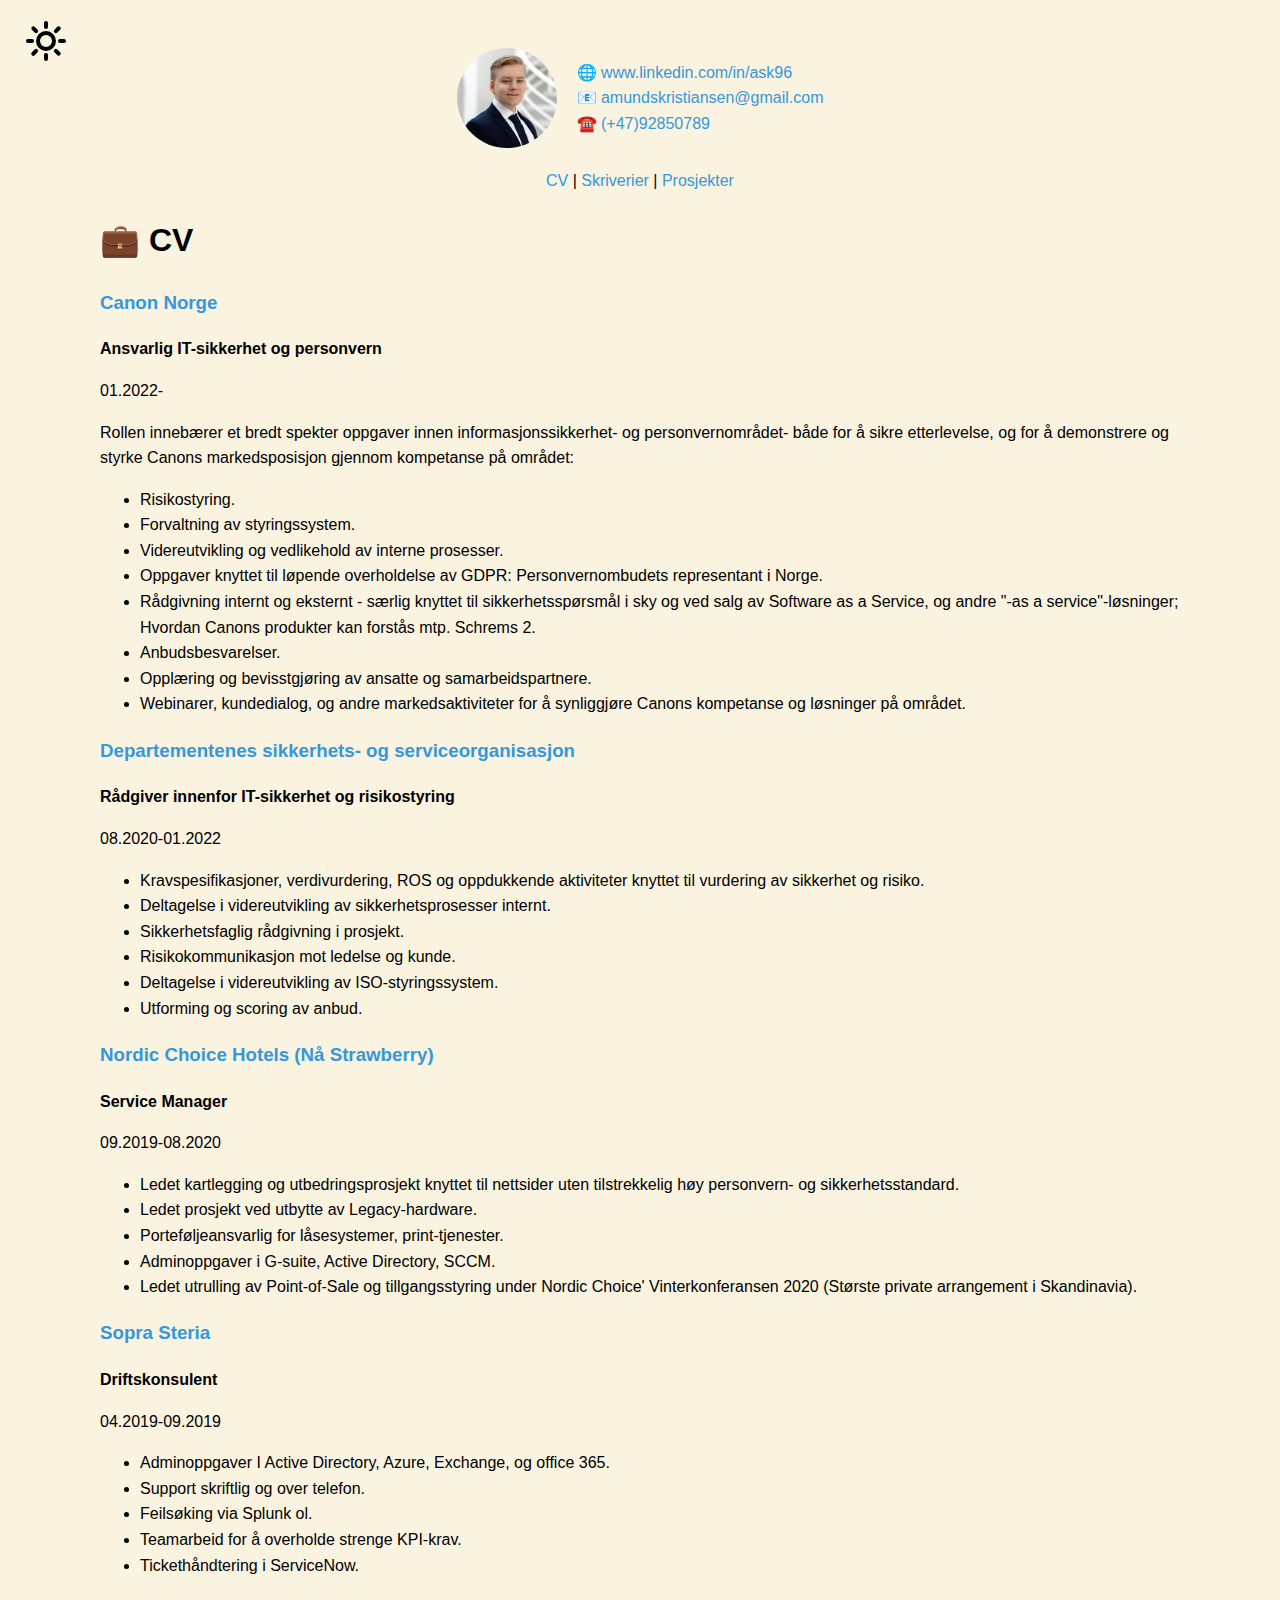
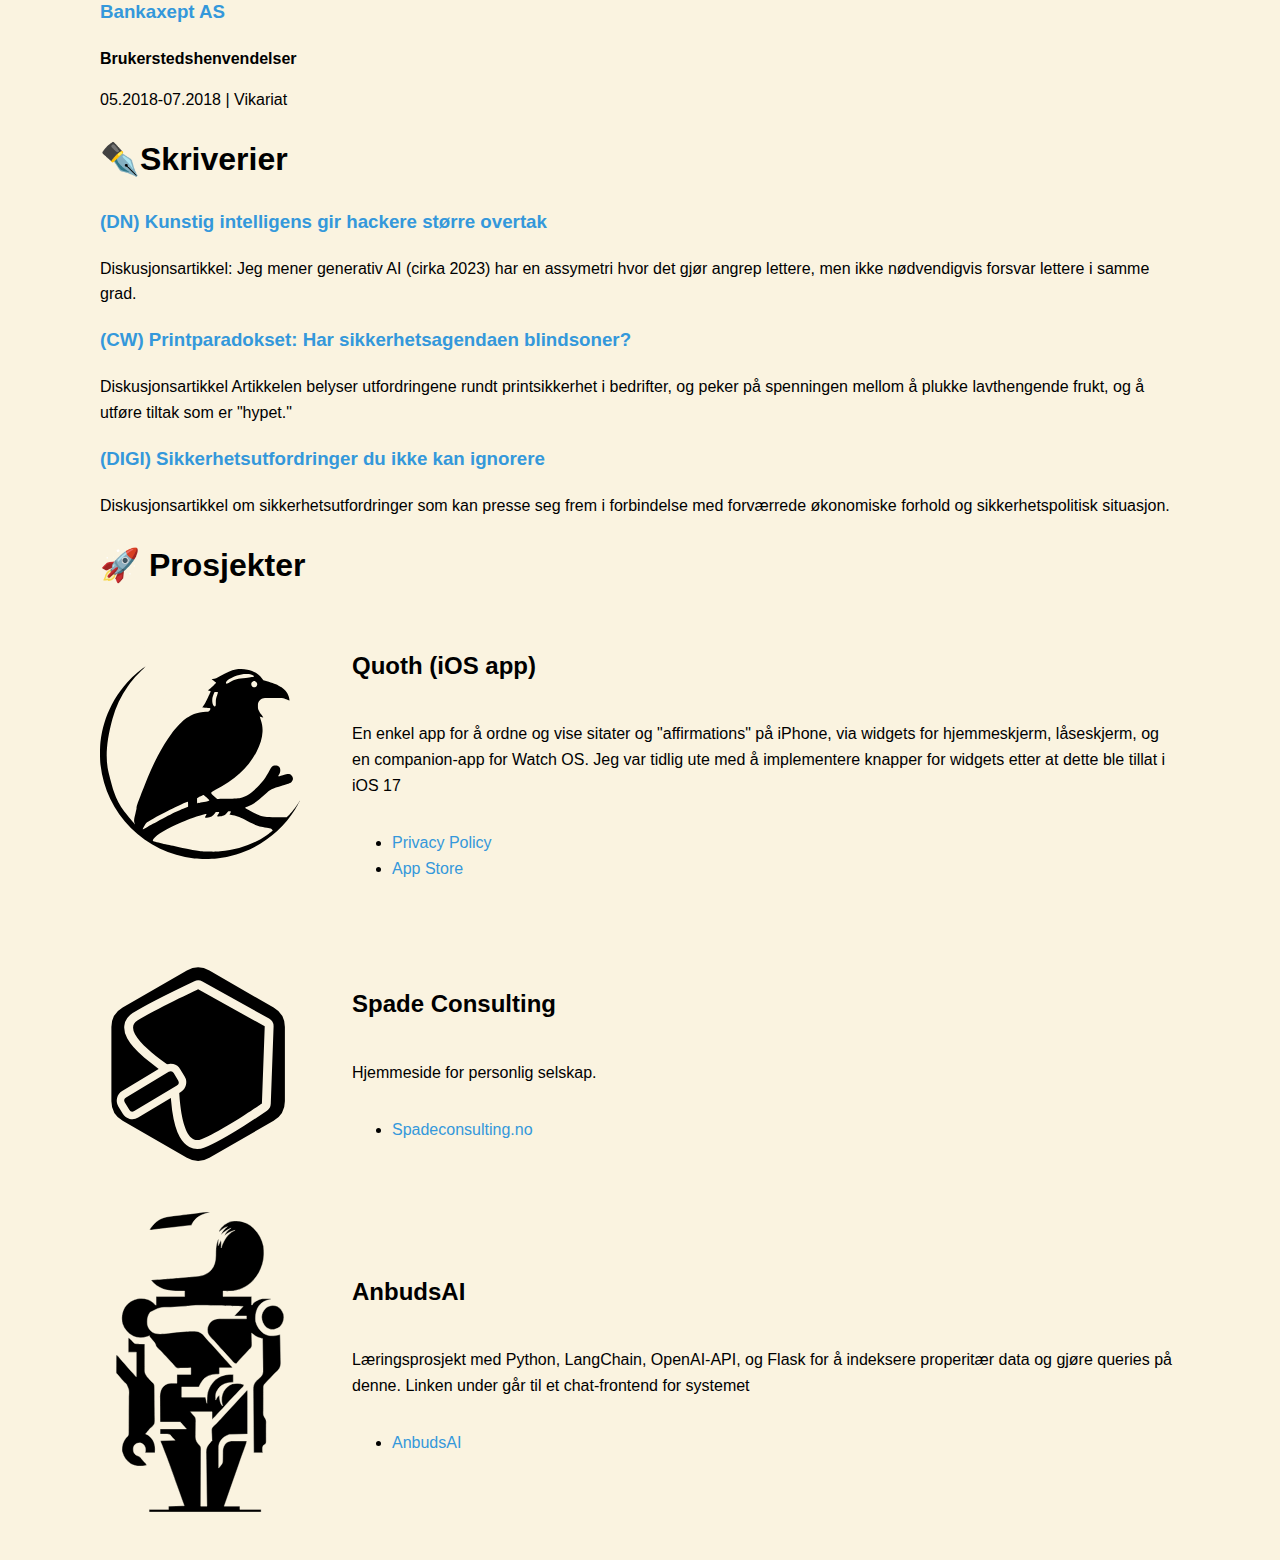
==== commit 3a84c1a4: "lagt inn link til app store" ====
--- a/index.html
+++ b/index.html
@@ -153,7 +153,7 @@
             <p>En enkel app for å ordne og vise sitater og "affirmations" på iPhone, via widgets for hjemmeskjerm, låseskjerm, og en companion-app for Watch OS. Jeg var tidlig ute med å implementere knapper for widgets etter at dette ble tillat i iOS 17</p>
             <ul>
                 <li><a href="privacycpolicyquoth.html">Privacy Policy</a></li>
-                <li><a href="#" id="app-store-link">App Store</a></li>
+                <li><a href="https://apps.apple.com/no/app/quoth-the-raven/id6469462321" id="https://apps.apple.com/no/app/quoth-the-raven/id6469462321">App Store</a></li>
             </ul>
         </div>
     </div>
@@ -195,6 +195,23 @@
             </div>
 
     <script>
+        
+        document.addEventListener('DOMContentLoaded', function () {
+            // Check if the browser prefers dark mode
+            if (window.matchMedia && window.matchMedia('(prefers-color-scheme: dark)').matches) {
+                document.body.classList.add('dark-mode');
+            }
+
+            // Listen for changes in the preference
+            window.matchMedia('(prefers-color-scheme: dark)').addListener(function (e) {
+                if (e.matches) {
+                    document.body.classList.add('dark-mode');
+                } else {
+                    document.body.classList.remove('dark-mode');
+                }
+            });
+        });
+
         const modeToggle = document.getElementById('modeToggle');
         const body = document.body;
         modeToggle.addEventListener('click', function() {
--- a/styles.css
+++ b/styles.css
@@ -88,11 +88,6 @@
     gap: 1.25rem;
 }
 
-header h1 {
-    font-size: 4rem;    
-    justify-content: center;
-    align-items: center;
-}
 
 #quothlogo svg {
     fill: var(--quothlogo-svg-fill-color);
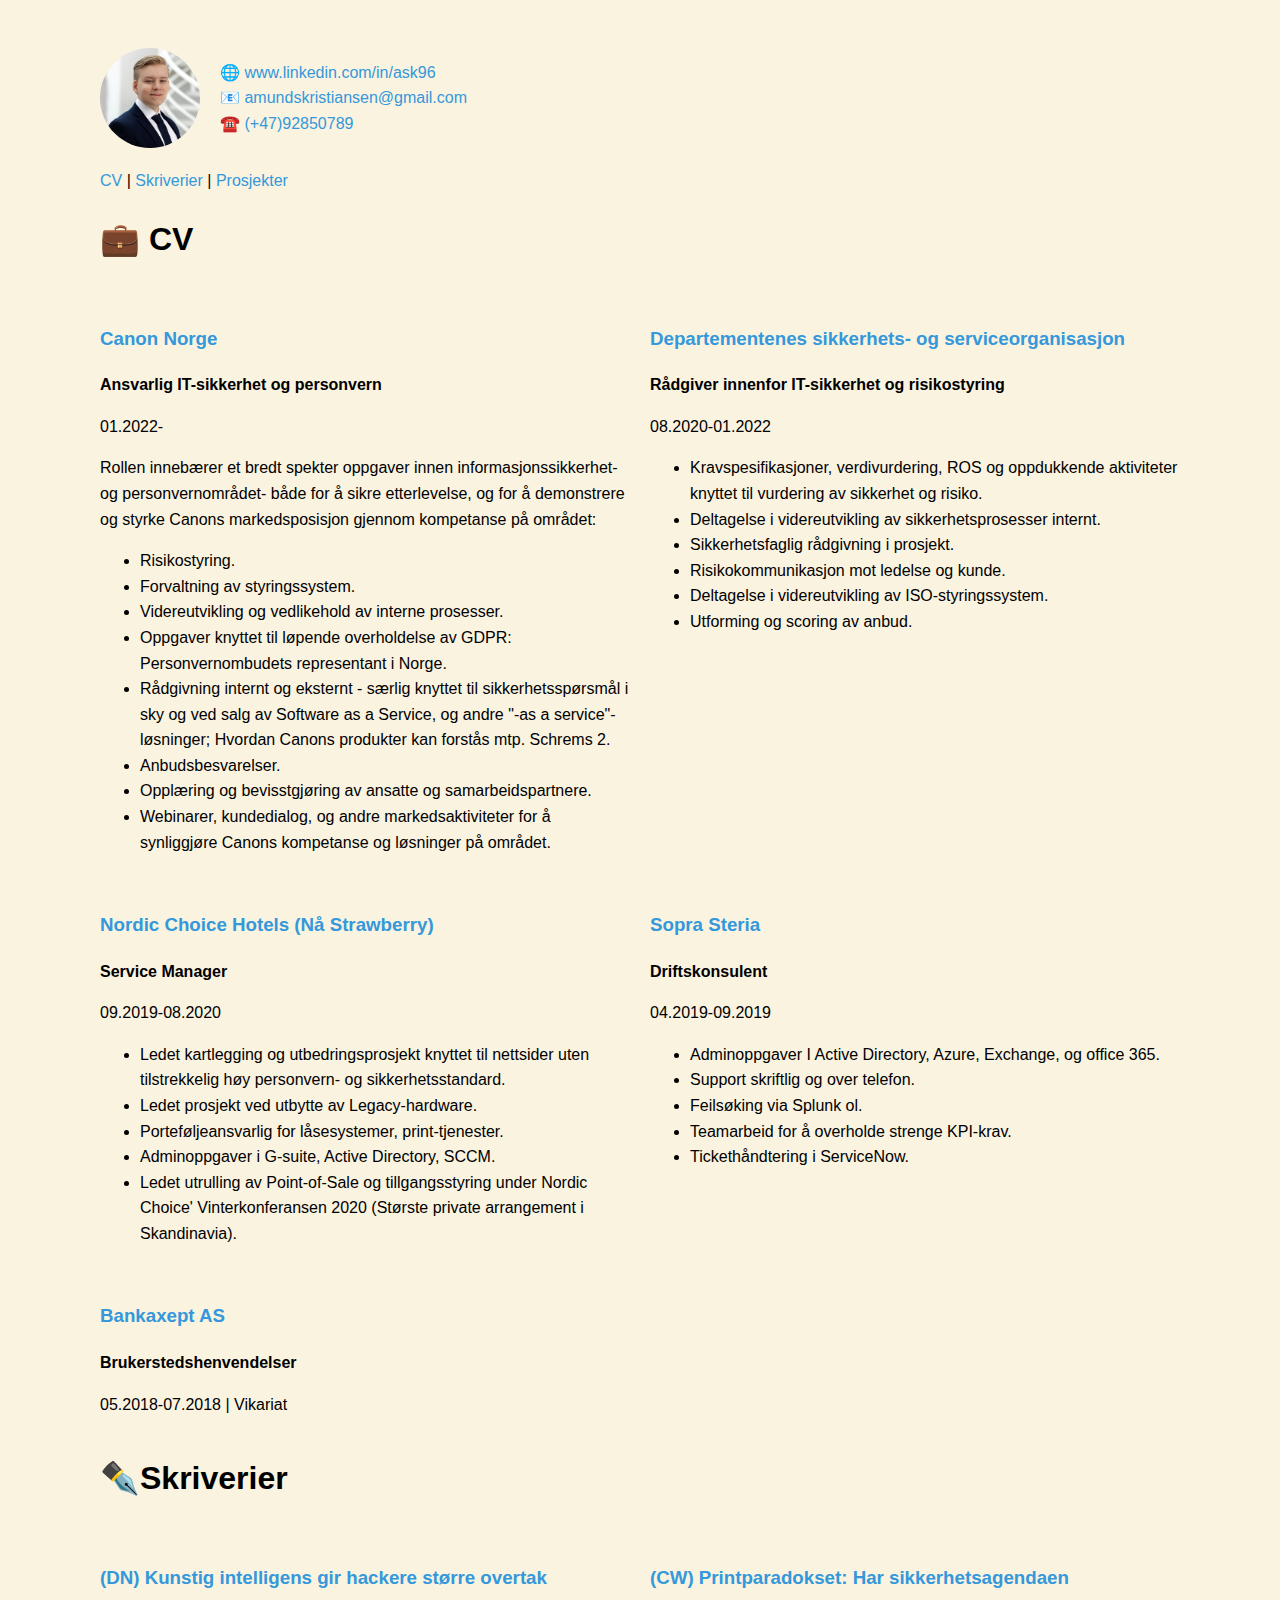
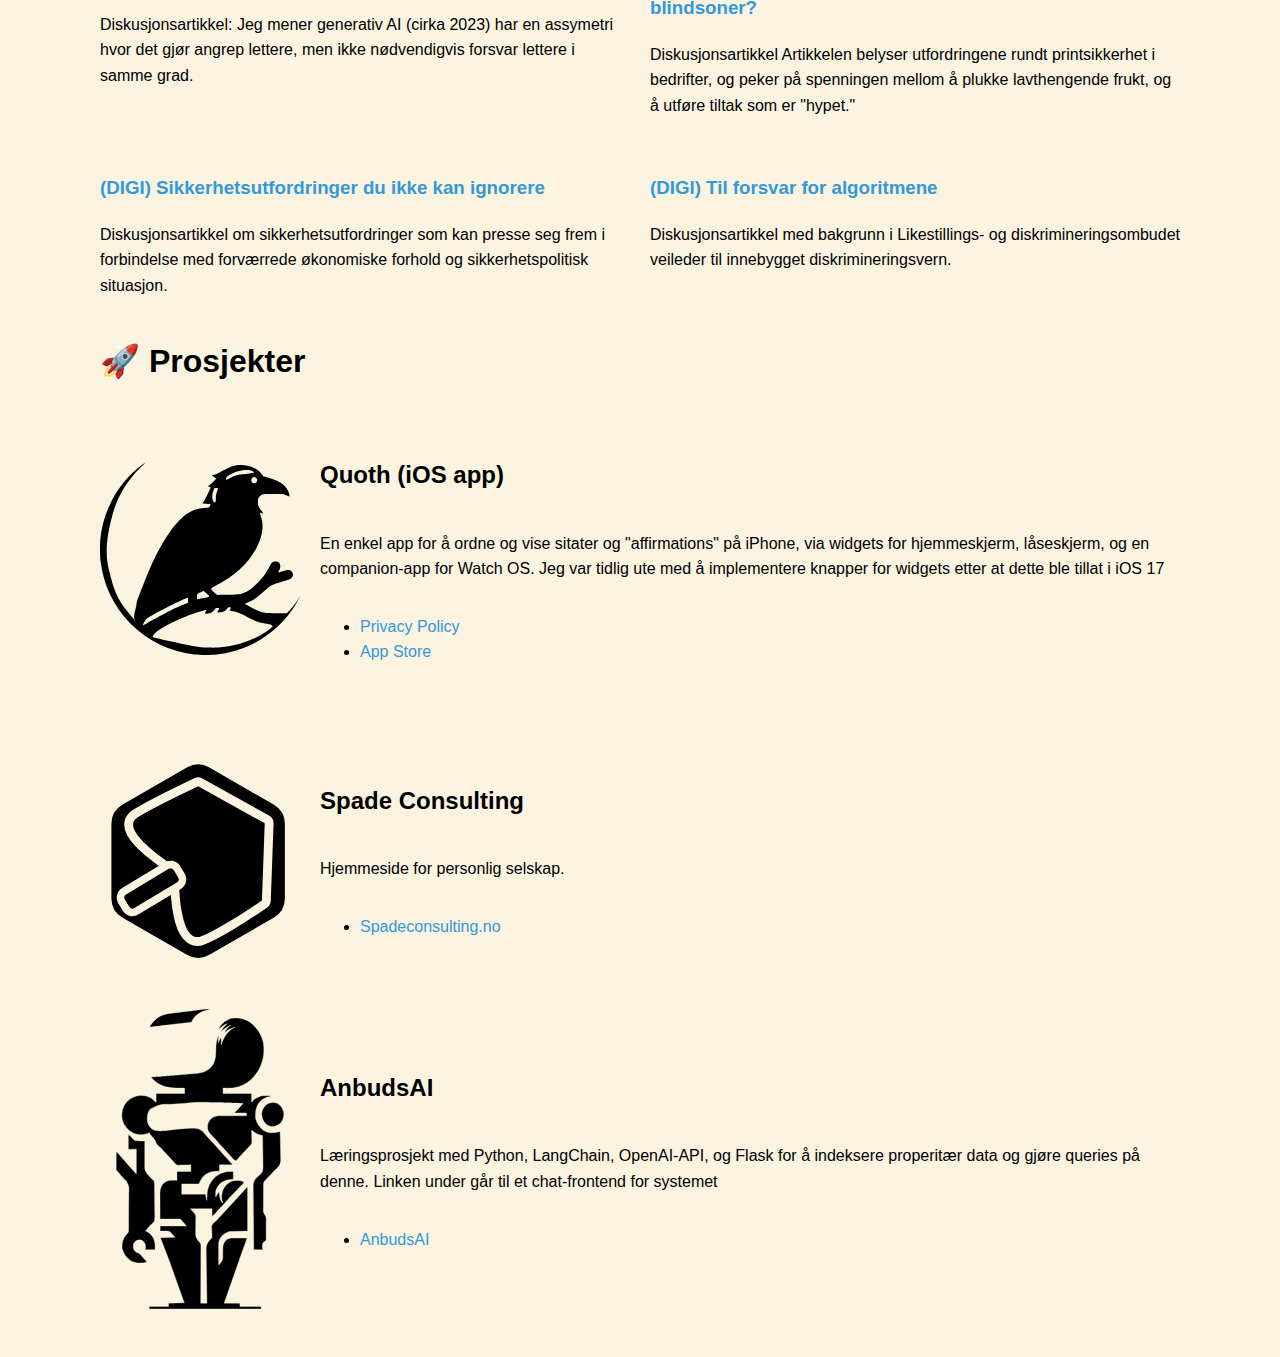
==== commit 6460783f: "fikset litt på layout" ====
--- a/index.html
+++ b/index.html
@@ -5,29 +5,13 @@
     <meta charset="UTF-8">
     <meta name="viewport" content="width=device-width, initial-scale=1.0">
     <link rel="stylesheet" href="styles.css">
-    <title>Amund's hjemmeside</title>
+    <title>Amunds hjemmeside</title>
     <style>
 
     </style>
 </head>
 
 <body>
-    <button id="modeToggle">
-        <!-- Sun Icon -->
-        <svg width="24" height="24" viewBox="-2 -2 24 24" xmlns="http://www.w3.org/2000/svg"
-            preserveAspectRatio="xMinYMin" class="jam jam-sun">
-            <path
-                d="M10 13a3 3 0 1 0 0-6 3 3 0 0 0 0 6zm0 2a5 5 0 1 1 0-10 5 5 0 0 1 0 10zm0-15a1 1 0 0 1 1 1v2a1 1 0 0 1-2 0V1a1 1 0 0 1 1-1zm0 16a1 1 0 0 1 1 1v2a1 1 0 0 1-2 0v-2a1 1 0 0 1 1-1zM1 9h2a1 1 0 1 1 0 2H1a1 1 0 0 1 0-2zm16 0h2a1 1 0 0 1 0 2h-2a1 1 0 0 1 0-2zm.071-6.071a1 1 0 0 1 0 1.414l-1.414 1.414a1 1 0 1 1-1.414-1.414l1.414-1.414a1 1 0 0 1 1.414 0zM5.757 14.243a1 1 0 0 1 0 1.414L4.343 17.07a1 1 0 1 1-1.414-1.414l1.414-1.414a1 1 0 0 1 1.414 0zM4.343 2.929l1.414 1.414a1 1 0 0 1-1.414 1.414L2.93 4.343A1 1 0 0 1 4.343 2.93zm11.314 11.314 1.414 1.414a1 1 0 0 1-1.414 1.414l-1.414-1.414a1 1 0 1 1 1.414-1.414z"
-                fill="var(--text-color)" />
-        </svg>
-
-        <!-- Moon Icon -->
-        <svg width="24" height="24" viewBox="0 0 36 36" xmlns="http://www.w3.org/2000/svg">
-            <path
-                d="M29.2 26.72a12.07 12.07 0 0 1-6.3-22.28A13.68 13.68 0 0 0 19.49 4a14 14 0 0 0 0 28 13.82 13.82 0 0 0 10.9-5.34 11.71 11.71 0 0 1-1.19.06Z"
-                fill="var(--text-color)" />
-        </svg>
-    </button>
 
     <header>
         <div style="display: flex; align-items: center;">
@@ -53,14 +37,13 @@
                 <a href="#projects-section">Prosjekter</a>
             </nav>
     </header>
+    
     <section id="CV">
-    <!-- CV Section -->
-    <h1>💼 CV</h1>
-
-
-    <!-- Work Experience -->
+        <!-- CV Section -->
+        <h1 style="display: block; margin-bottom: 20px;">💼 CV</h1>    
 
     <!-- Canon Norge -->
+    <div class="job-entry">
     <h3><a href="https://www.canon.no/" target="_blank">Canon Norge</a></h3>
     <p><strong>Ansvarlig IT-sikkerhet og personvern</strong></p>
     <p>01.2022-</p>
@@ -75,8 +58,10 @@
         <li>Opplæring og bevisstgjøring av ansatte og samarbeidspartnere.</li>
         <li>Webinarer, kundedialog, og andre markedsaktiviteter for å synliggjøre Canons kompetanse og løsninger på området.</li>
     </ul>
+    </div>
 
     <!-- DSS- Departementenes sikkerhets- og servicetjeneste -->
+    <div class="job-entry">
     <h3><a href="https://www.dss.dep.no/" target="_blank">Departementenes sikkerhets- og serviceorganisasjon</a></h3>
     <p><strong>Rådgiver innenfor IT-sikkerhet og risikostyring</strong></p>
     <p>08.2020-01.2022</p>
@@ -88,8 +73,10 @@
         <li>Deltagelse i videreutvikling av ISO-styringssystem.</li>
         <li>Utforming og scoring av anbud.</li>
     </ul>
+    </div>
 
     <!-- Nordic Choice Hotels -->
+    <div class="job-entry">
     <h3><a href="https://www.strawberry.no/" target="_blank">Nordic Choice Hotels (Nå Strawberry)</a></h3>    <p><strong>Service Manager</strong></p>
     <p>09.2019-08.2020</p>
     <ul>
@@ -99,8 +86,9 @@
         <li>Adminoppgaver i G-suite, Active Directory, SCCM.</li>
         <li>Ledet utrulling av Point-of-Sale og tillgangsstyring under Nordic Choice' Vinterkonferansen 2020 (Største private arrangement i Skandinavia).</li>
     </ul>
-
+    </div>
     <!-- Sopra Steria -->
+    <div class="job-entry">
     <h3><a href="https://www.soprasteria.com/" target="_blank">Sopra Steria</a></h3>    <p><strong>Driftskonsulent</strong></p>
     <p>04.2019-09.2019</p>
     <ul>
@@ -110,33 +98,45 @@
         <li>Teamarbeid for å overholde strenge KPI-krav.</li>
         <li>Tickethåndtering i ServiceNow.</li>
     </ul>
-
+    </div>
     <!-- Bankaxept AS -->
+    <div class="job-entry">
     <h3><a href="https://www.bankaxept.no/" target="_blank">Bankaxept AS</a></h3>    <p><strong>Brukerstedshenvendelser</strong></p>
     <p>05.2018-07.2018 | Vikariat</p>
     <ul>
-    </section>
-
-    <section id="skriverier-section">
-        <h1>✒️Skriverier</h1>
-        <article>
-            <h3><a href="https://www.dn.no/innlegg/kunstig-intelligens/ai/ki/kunstig-intelligens-gir-hackere-storre-overtak/2-1-1441534" target="">(DN) Kunstig intelligens gir hackere større overtak</a></h2>
-            <p>Diskusjonsartikkel: Jeg mener generativ AI (cirka 2023) har en assymetri hvor det gjør angrep lettere, men ikke nødvendigvis forsvar lettere i samme grad.</p>
-        </article>
-
-        <article>
-            <h3><a href="https://www.cw.no/debatt/printparadokset-har-sikkerhetsagendaen-blindsoner/2115338" target="_blank">(CW) Printparadokset: Har sikkerhetsagendaen blindsoner?</a></h2>
-            <p>Diskusjonsartikkel Artikkelen belyser utfordringene rundt printsikkerhet i bedrifter, og peker på spenningen mellom å plukke lavthengende frukt, og å utføre tiltak som er "hypet."</p>
-        </article>
-    </section>
-
-        <article>
-            <h3><a href="https://www.digi.no/artikler/debatt-sikkerhetsutfordringer-du-ikke-kan-ignorere/538461" target="_blank">(DIGI) Sikkerhetsutfordringer du ikke kan ignorere
-            </a></h2>
-            <p>Diskusjonsartikkel om sikkerhetsutfordringer som kan presse seg frem i forbindelse med forværrede økonomiske forhold og sikkerhetspolitisk situasjon. </p>
-        </article>
-    </section>
-    
+    </div>
+
+</section>
+
+<section id="skriverier-section">
+    <h1>✒️Skriverier</h1>
+
+    <!-- Article 1 -->
+    <div class="article-entry">
+        <h3><a href="https://www.dn.no/innlegg/kunstig-intelligens/ai/ki/kunstig-intelligens-gir-hackere-storre-overtak/2-1-1441534" target="">(DN) Kunstig intelligens gir hackere større overtak</a></h3>
+        <p>Diskusjonsartikkel: Jeg mener generativ AI (cirka 2023) har en assymetri hvor det gjør angrep lettere, men ikke nødvendigvis forsvar lettere i samme grad.</p>
+    </div>
+
+    <!-- Article 2 -->
+    <div class="article-entry">
+        <h3><a href="https://www.cw.no/debatt/printparadokset-har-sikkerhetsagendaen-blindsoner/2115338" target="_blank">(CW) Printparadokset: Har sikkerhetsagendaen blindsoner?</a></h3>
+        <p>Diskusjonsartikkel Artikkelen belyser utfordringene rundt printsikkerhet i bedrifter, og peker på spenningen mellom å plukke lavthengende frukt, og å utføre tiltak som er "hypet."</p>
+    </div>
+
+    <!-- Article 3 -->
+    <div class="article-entry">
+        <h3><a href="https://www.digi.no/artikler/debatt-sikkerhetsutfordringer-du-ikke-kan-ignorere/538461" target="_blank">(DIGI) Sikkerhetsutfordringer du ikke kan ignorere</a></h3>
+        <p>Diskusjonsartikkel om sikkerhetsutfordringer som kan presse seg frem i forbindelse med forværrede økonomiske forhold og sikkerhetspolitisk situasjon. </p>
+    </div>
+
+    <!-- Article 4 -->
+    <div class="article-entry">
+        <h3><a href="https://www.digi.no/artikler/debatt-til-forsvar-for-algoritmene/539745" target="_blank">(DIGI) Til forsvar for algoritmene</a></h3>
+        <p>Diskusjonsartikkel med bakgrunn i Likestillings- og diskrimineringsombudet veileder til innebygget diskrimineringsvern. </p>
+    </div>
+
+</section>
+
     <section id="projects-section">
     <h1>🚀 Prosjekter</h1>
 
--- a/styles.css
+++ b/styles.css
@@ -67,15 +67,6 @@
     width: 6.25rem; /* Converted to rem */
     height: 6.25rem; /* Converted to rem */
 }
-body {
-    font-family: 'Arial', sans-serif;
-    color: var(--text-color);
-    line-height: 1.6;
-    background-color: var(--background-color);
-    padding-top: 3rem;
-    /* Use rem for padding */
-
-}
 
 header {
     padding: 0rem 0;
@@ -83,11 +74,10 @@
     display: flex;
     flex-direction: column;
     justify-content: center;
-    align-items: center;
+    align-items: left;
     background-color: var(--header-background-color);
     gap: 1.25rem;
 }
-
 
 #quothlogo svg {
     fill: var(--quothlogo-svg-fill-color);
@@ -95,17 +85,50 @@
 }
 
 
+#CV, #skriverier-section {
+    display: grid;
+    grid-template-columns: repeat(2, 1fr); /* Two columns by default */
+    grid-gap: 20px; /* Space between grid items */
+}
+
+#CV > h1, #skriverier-section > h1 {
+    grid-column: 1 / -1; /* Span the header across all columns */
+    margin-bottom: 20px; 
+    margin-top: 20px; /* Spacing around the header */
+}
+
+.job-entry, .article-entry {
+    /* Additional styling for entries if needed */
+}
 
 .project {
     display: grid; /* Use grid layout */
     grid-template-columns: 250px auto; /* First column for SVG, second for text */
-    gap: 2px; /* Space between the SVG and text */
+    gap: 20px; /* Space between the SVG and text */
     align-items: left; /* Align items vertically in the center */
 }
 
-#quothlogo, #logoSvg {
-    width: 200px; /* Width of the SVG container */
-    height: 300px; /* Height of the SVG container */
+/* Media query for narrow screens */
+@media (max-width: 800px) {
+    #CV, #skriverier-section {
+        grid-template-columns: 1fr; /* Single column layout */
+    }
+
+    .project {
+        grid-template-columns: 1fr; /* Adjust project layout for single column */
+    }
+}
+
+.project {
+    display: grid; /* Use grid layout */
+    grid-template-columns: 200px auto; /* First column for SVG, second for text */
+    gap: 20px; /* Space between the SVG and text */
+    align-items: left; /* Align items vertically in the center */
+}
+
+#quothlogo, #logoSvg, #robotSvg {
+    width: 200px; /* Fixed width of the SVG container */
+    height: 300px; /* Fixed height of the SVG container */
     display: flex;
     justify-content: center; /* Center SVG horizontally */
     align-items: center; /* Center SVG vertically */
@@ -113,15 +136,10 @@
 }
 
 #robotSvg {
-    width: 200px; /* Width of the SVG container */
-    height: 300px; /* Height of the SVG container */
-    display: flex;
-    justify-content: center; /* Center SVG horizontally */
-    align-items: center; /* Center SVG vertically */
-    overflow: hidden; /* Ensures SVG does not overflow the container */
     fill: var(--robot-svg-fill-color); /* Use variable for fill color */
     stroke: var(--robot-svg-stroke-color); /* Use variable for stroke color */
 }
+
 .project-logo svg {
     max-width: 100%; /* SVG scales up to the container's width */
     max-height: 100%; /* SVG scales up to the container's height */
@@ -135,11 +153,12 @@
     justify-content: center;
 }
 
+
 #modeToggle {
     position: fixed;
-    top: 1rem;
+    top: 0.4rem;
     /* Offset from the top of the screen */
-    left: 1rem;
+    left: 0.4rem;
     /* Offset from the left side of the screen */
     background: none;
     /* Remove any default background */
@@ -147,7 +166,6 @@
     /* Remove any default borders */
     cursor: pointer;
     /* Indicate interactivity */
-    z-index: 1000;
     /* Ensure it's above other elements */
 }
 
